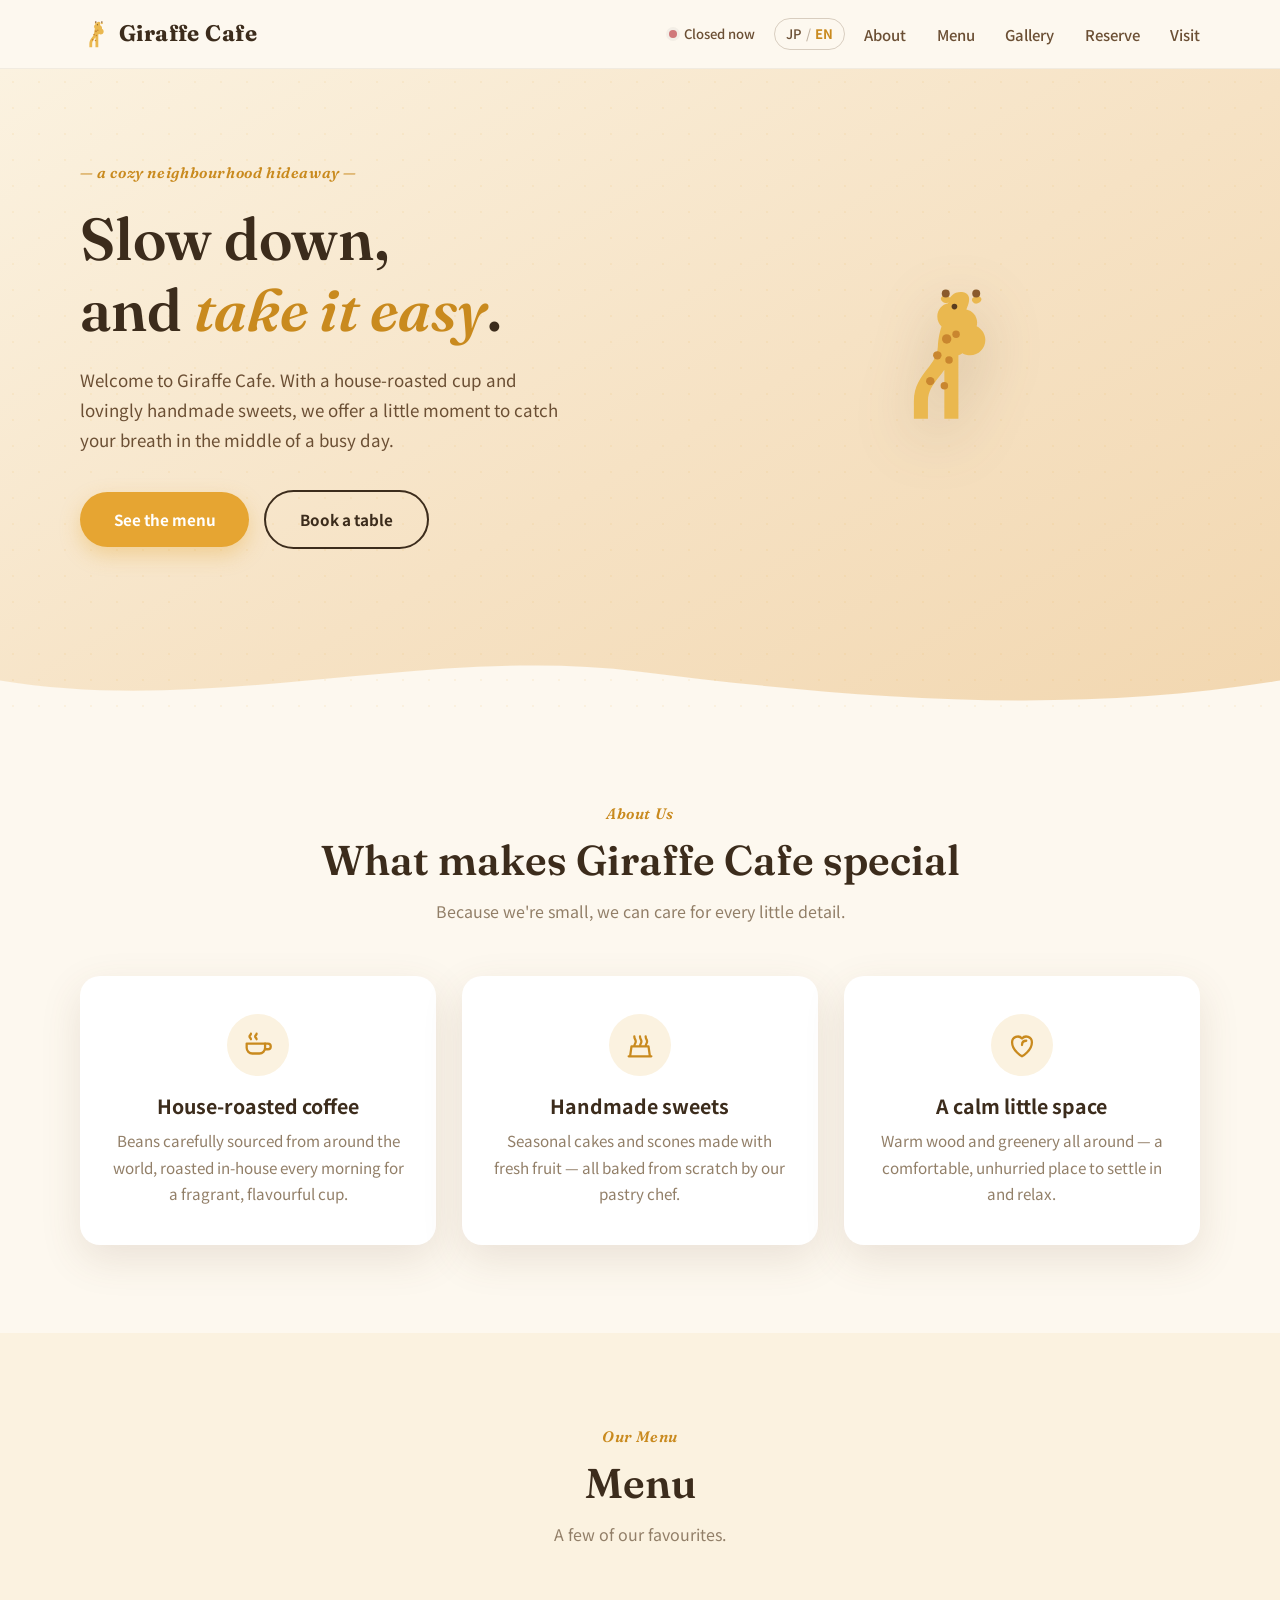
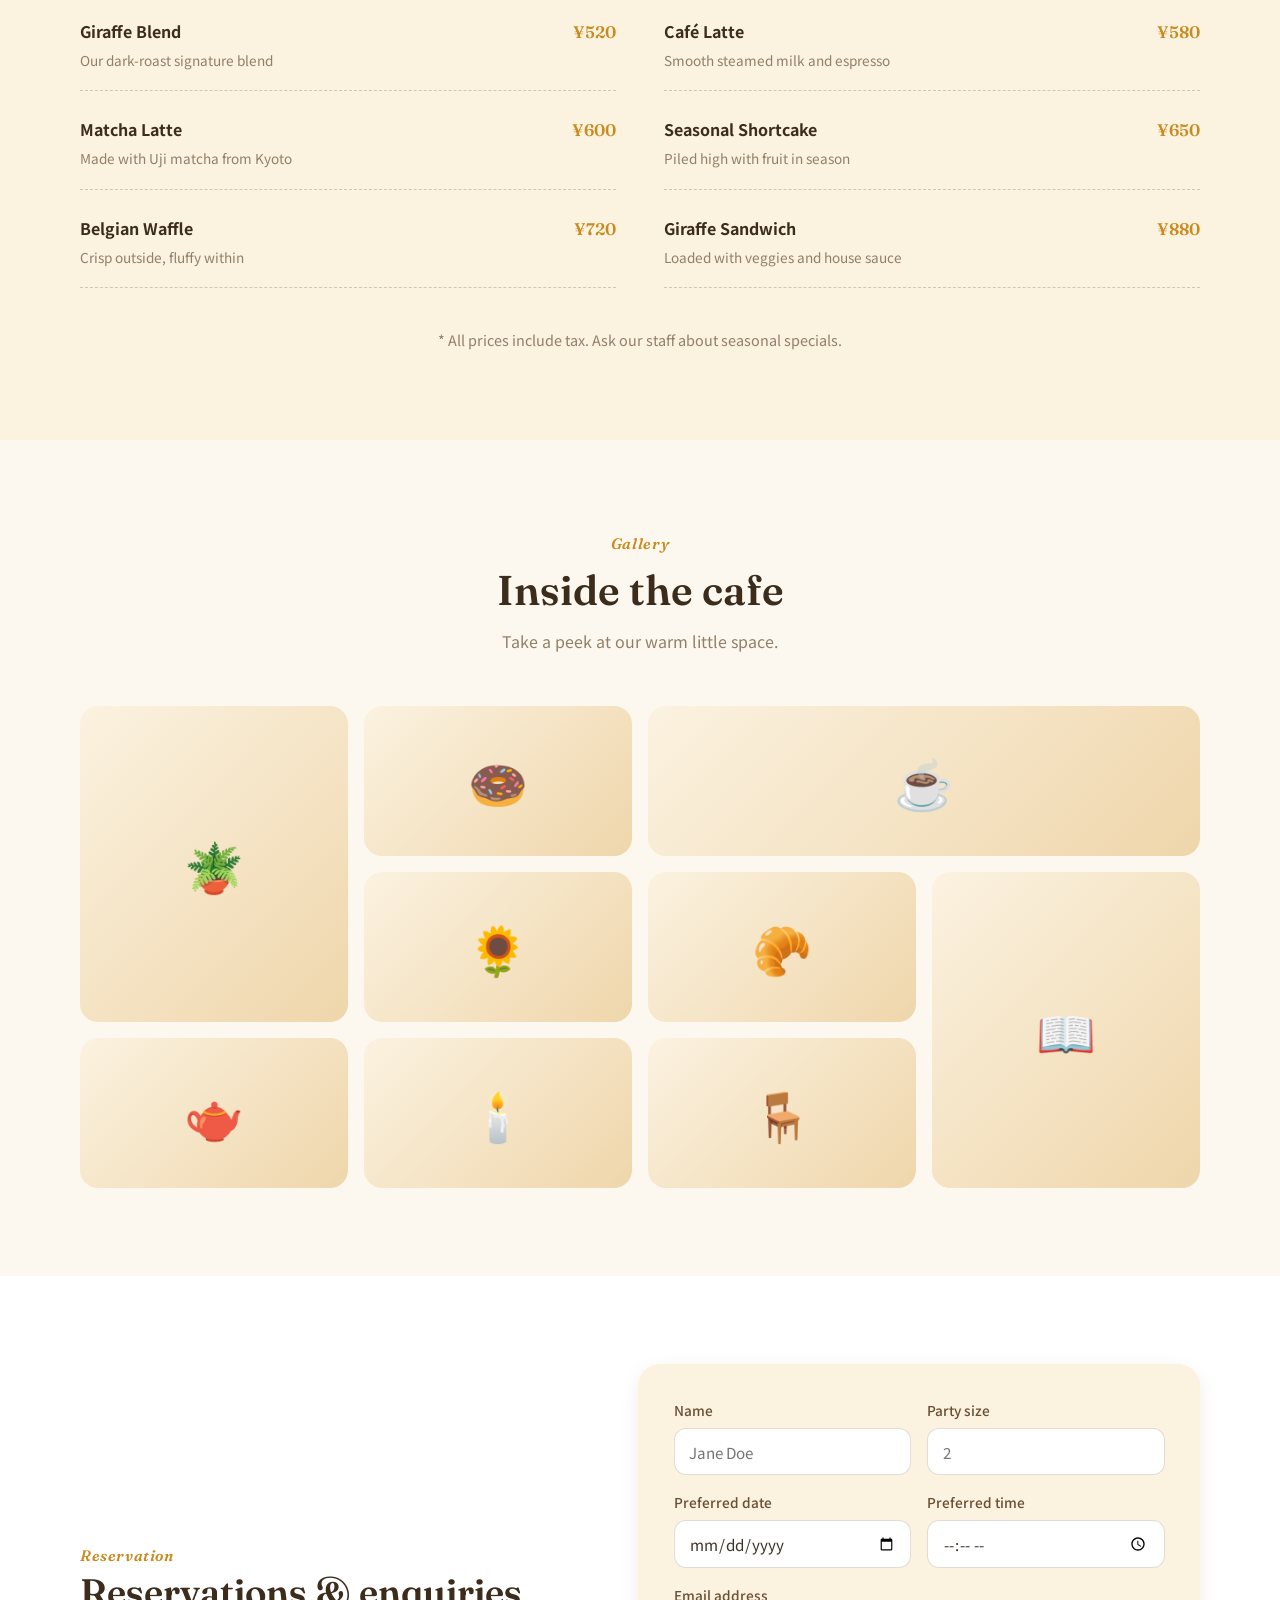
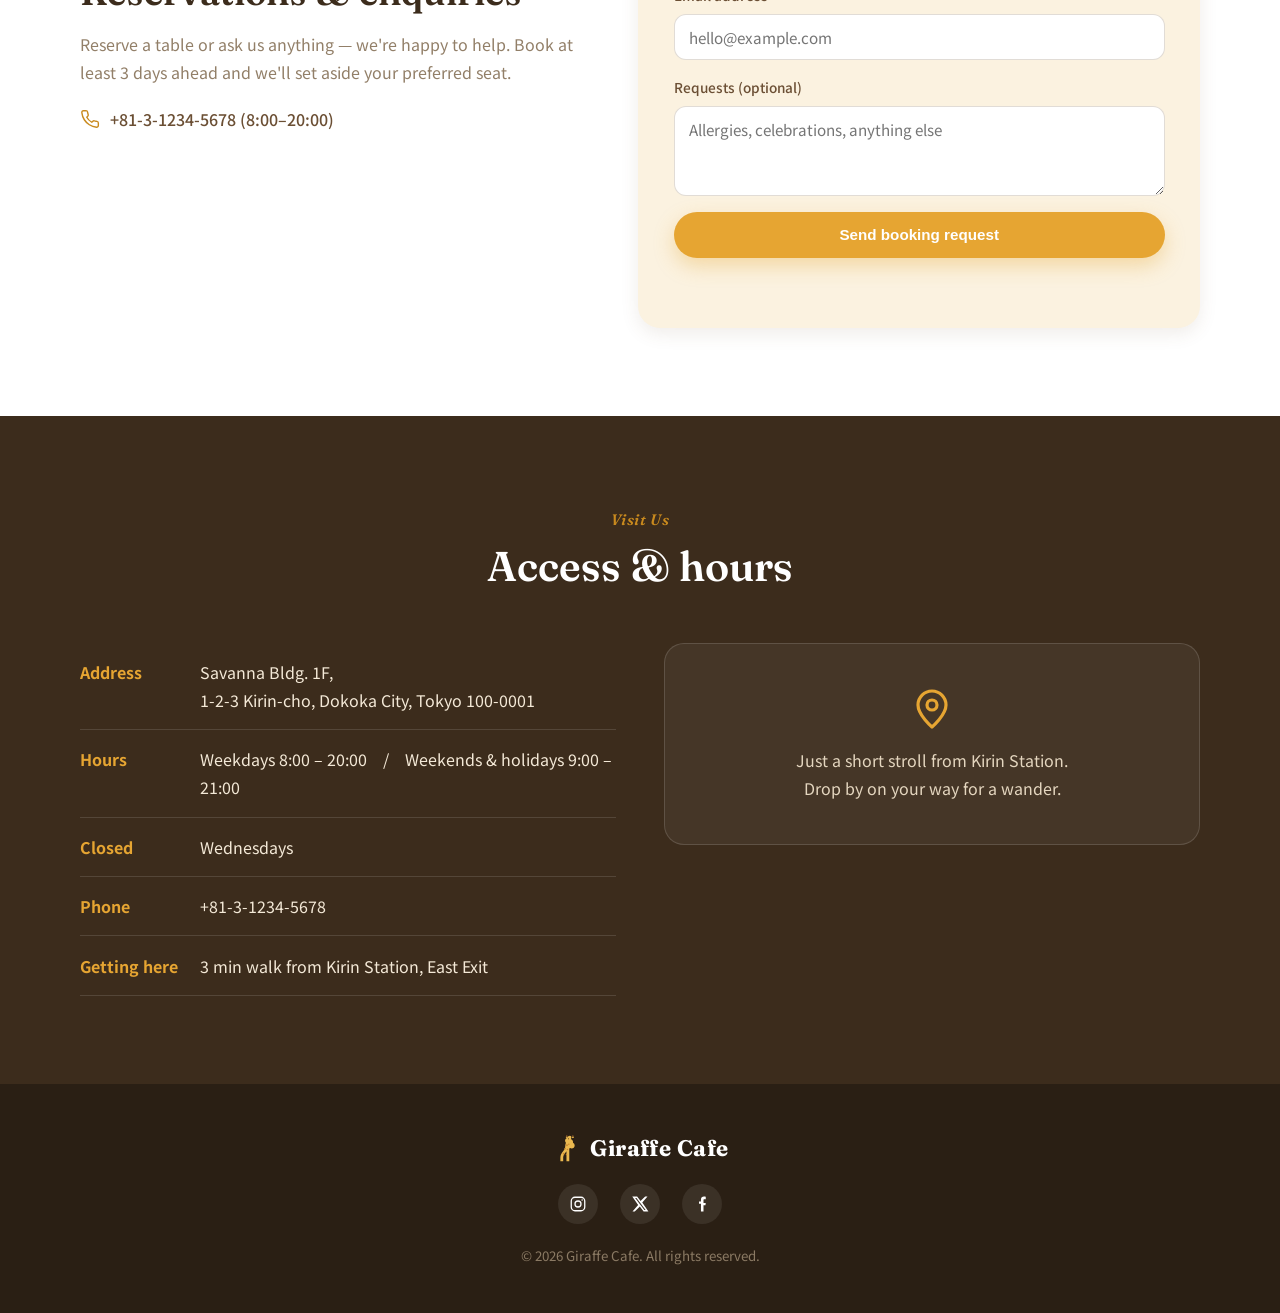
==== en.html @ 373a3c1b "Add English page with JP/EN language switcher - New en.html: full English translation of the homepag" ====
<!DOCTYPE html>
<html lang="en">
<head>
  <meta charset="UTF-8">
  <meta name="viewport" content="width=device-width, initial-scale=1.0">
  <title>Giraffe Cafe — a cozy neighbourhood coffee house</title>
  <meta name="description" content="Giraffe Cafe is a cozy little neighbourhood hideaway serving house-roasted coffee and handmade sweets. Slow down, take a deep breath, and stay a while.">

  <!-- Favicon (SVG giraffe) -->
  <link rel="icon" href="data:image/svg+xml,%3Csvg xmlns='http://www.w3.org/2000/svg' viewBox='0 0 64 64'%3E%3Cpath d='M40 6c-3 0-5 2-5.4 4.8-2.6.5-4.6 2.8-4.6 5.6 0 1.7.7 3.2 1.8 4.3-.5 1.5-1.4 4.6-1.6 8.9-.2 3.4-2 6-4.4 9.1-2.6 3.3-5.8 7.4-5.8 13.8V60h6V52.5c0-4.3 2.1-7 4.6-10.2.8-1 1.6-2 2.4-3.2V60h6V33c.6-.2 1.2-.5 1.7-.9 1 .6 2.1.9 3.3.9 3.6 0 6.5-2.9 6.5-6.5 0-2.6-1.5-4.8-3.7-5.9.1-.5.2-1 .2-1.6 0-2.8-2-5.1-4.6-5.6C45 8 43 6 40 6z' fill='%23eab84f'/%3E%3Ccircle cx='37.3' cy='12.2' r='1.2' fill='%235a3d1f'/%3E%3C/svg%3E">

  <!-- Language alternates (SEO) -->
  <link rel="alternate" hreflang="ja" href="index.html">
  <link rel="alternate" hreflang="en" href="en.html">
  <link rel="alternate" hreflang="x-default" href="index.html">

  <!-- Open Graph / Twitter -->
  <meta property="og:type" content="website">
  <meta property="og:title" content="Giraffe Cafe — a cozy neighbourhood coffee house">
  <meta property="og:description" content="House-roasted coffee and handmade sweets in a cozy little neighbourhood hideaway.">
  <meta property="og:locale" content="en_US">
  <meta name="twitter:card" content="summary_large_image">
  <meta name="theme-color" content="#e6a532">

  <!-- Structured data (local business) -->
  <script type="application/ld+json">
  {
    "@context": "https://schema.org",
    "@type": "CafeOrCoffeeShop",
    "name": "Giraffe Cafe",
    "description": "House-roasted coffee and handmade sweets in a cozy little neighbourhood hideaway.",
    "servesCuisine": ["Coffee", "Cafe", "Dessert"],
    "priceRange": "¥¥",
    "telephone": "+81-3-1234-5678",
    "address": {
      "@type": "PostalAddress",
      "postalCode": "100-0001",
      "addressRegion": "Tokyo",
      "addressLocality": "Dokoka City",
      "streetAddress": "1-2-3 Kirin-cho, Savanna Bldg. 1F",
      "addressCountry": "JP"
    },
    "openingHoursSpecification": [
      { "@type": "OpeningHoursSpecification", "dayOfWeek": ["Monday","Tuesday","Thursday","Friday"], "opens": "08:00", "closes": "20:00" },
      { "@type": "OpeningHoursSpecification", "dayOfWeek": ["Saturday","Sunday"], "opens": "09:00", "closes": "21:00" }
    ]
  }
  </script>

  <link rel="preconnect" href="https://fonts.googleapis.com">
  <link rel="preconnect" href="https://fonts.gstatic.com" crossorigin>
  <link href="https://fonts.googleapis.com/css2?family=Fraunces:ital,opsz,wght@0,9..144,400;0,9..144,600;0,9..144,700;1,9..144,500;1,9..144,600&family=Noto+Sans+JP:wght@400;500;700&display=swap" rel="stylesheet">

  <style>
    :root {
      --bg: #fdf8ef;
      --cream: #fbf2e0;
      --deep: #3c2c1c;
      --brown: #6b4f34;
      --accent: #e6a532;
      --accent-dark: #c98a1e;
      --leaf: #7c9473;
      --text: #3d3228;
      --muted: #927f68;
      --white: #ffffff;
      --shadow: 0 14px 40px rgba(107, 79, 52, 0.13);
      --shadow-sm: 0 6px 18px rgba(107, 79, 52, 0.10);
      --serif: "Fraunces", "Times New Roman", serif;
      --sans: "Noto Sans JP", -apple-system, BlinkMacSystemFont, "Segoe UI", sans-serif;
    }

    * { margin: 0; padding: 0; box-sizing: border-box; }
    html { scroll-behavior: smooth; }

    body {
      font-family: var(--sans);
      color: var(--text);
      background: var(--bg);
      line-height: 1.75;
      -webkit-font-smoothing: antialiased;
      overflow-x: hidden;
    }

    h1, h2, h3 { line-height: 1.2; color: var(--deep); font-weight: 700; }
    a { color: inherit; text-decoration: none; }
    img, svg { display: block; max-width: 100%; }

    .container { width: min(1120px, 90%); margin: 0 auto; }

    .eyebrow {
      font-family: var(--serif);
      font-style: italic;
      font-size: 0.95rem;
      letter-spacing: 0.04em;
      color: var(--accent-dark);
      font-weight: 600;
    }

    .btn {
      display: inline-block;
      background: var(--accent);
      color: #fff;
      padding: 0.9rem 2.1rem;
      border-radius: 999px;
      font-weight: 700;
      font-size: 0.95rem;
      box-shadow: 0 8px 20px rgba(230, 165, 50, 0.35);
      transition: transform 0.22s, box-shadow 0.22s, background 0.22s;
      cursor: pointer;
      border: none;
    }
    .btn:hover { background: var(--accent-dark); transform: translateY(-2px); box-shadow: 0 11px 26px rgba(201, 138, 30, 0.42); }
    .btn-outline {
      background: transparent;
      color: var(--deep);
      border: 2px solid var(--deep);
      box-shadow: none;
      margin-left: 0.7rem;
    }
    .btn-outline:hover { background: var(--deep); color: #fff; }

    /* ---------- Header ---------- */
    header {
      position: sticky; top: 0; z-index: 100;
      background: rgba(253, 248, 239, 0.9);
      backdrop-filter: blur(10px);
      border-bottom: 1px solid rgba(107, 79, 52, 0.08);
    }
    .nav { display: flex; align-items: center; justify-content: space-between; padding: 0.9rem 0; }
    .logo { display: flex; align-items: center; gap: 0.55rem; font-family: var(--serif); font-size: 1.4rem; font-weight: 700; color: var(--deep); letter-spacing: 0.02em; }
    .logo svg { width: 30px; height: 30px; }
    .nav-links { display: flex; gap: 1.9rem; list-style: none; }
    .nav-links a { font-size: 0.93rem; font-weight: 500; color: var(--brown); position: relative; transition: color 0.2s; }
    .nav-links a::after { content: ""; position: absolute; left: 0; bottom: -4px; width: 0; height: 2px; background: var(--accent); transition: width 0.25s; }
    .nav-links a:hover { color: var(--accent-dark); }
    .nav-links a:hover::after { width: 100%; }
    .nav-toggle { display: none; background: none; border: none; font-size: 1.6rem; cursor: pointer; color: var(--brown); }
    .nav-right { display: flex; align-items: center; gap: 1.2rem; }

    /* Language switch */
    .lang { display: inline-flex; align-items: center; gap: 0.15rem; font-size: 0.82rem; font-weight: 500; border: 1px solid rgba(107,79,52,0.25); border-radius: 999px; padding: 0.2rem 0.7rem; color: var(--brown); transition: border-color 0.2s, color 0.2s; }
    .lang:hover { border-color: var(--accent); color: var(--accent-dark); }
    .lang .sep { opacity: 0.4; margin: 0 0.1rem; }
    .lang .current { color: var(--accent-dark); font-weight: 700; }

    /* Open-status badge */
    .status { display: inline-flex; align-items: center; gap: 0.4rem; font-size: 0.82rem; font-weight: 500; color: var(--brown); white-space: nowrap; }
    .status .dot { width: 8px; height: 8px; border-radius: 50%; background: #bbb; box-shadow: 0 0 0 3px rgba(0,0,0,0.04); }
    .status.open .dot { background: #57a55a; animation: pulse 2s infinite; }
    .status.closed .dot { background: #d0787a; }
    @keyframes pulse { 0% { box-shadow: 0 0 0 0 rgba(87,165,90,0.5);} 70% { box-shadow: 0 0 0 6px rgba(87,165,90,0);} 100% { box-shadow: 0 0 0 0 rgba(87,165,90,0);} }

    /* Skip link */
    .skip-link { position: absolute; left: -999px; top: 0; z-index: 200; background: var(--deep); color: #fff; padding: 0.6rem 1.2rem; border-radius: 0 0 10px 0; }
    .skip-link:focus { left: 0; }

    /* Back to top */
    .to-top {
      position: fixed; right: 1.4rem; bottom: 1.4rem; z-index: 90;
      width: 46px; height: 46px; border-radius: 50%; border: none; cursor: pointer;
      background: var(--accent); color: #fff; box-shadow: 0 8px 20px rgba(230,165,50,0.4);
      display: flex; align-items: center; justify-content: center;
      opacity: 0; visibility: hidden; transform: translateY(10px);
      transition: opacity 0.3s, transform 0.3s, visibility 0.3s, background 0.2s;
    }
    .to-top.show { opacity: 1; visibility: visible; transform: none; }
    .to-top:hover { background: var(--accent-dark); }

    /* ---------- Hero ---------- */
    .hero { position: relative; background: linear-gradient(150deg, #fbf2e0 0%, #f6e2c4 55%, #f2d7b0 100%); overflow: hidden; }
    .hero::before {
      content: ""; position: absolute; inset: 0;
      background-image: radial-gradient(rgba(230,165,50,0.14) 1.4px, transparent 1.4px);
      background-size: 26px 26px; opacity: 0.6;
    }
    .hero-inner { position: relative; display: grid; grid-template-columns: 1.05fr 0.95fr; align-items: center; gap: 2rem; padding: 5.5rem 0 6rem; }
    .hero-text .eyebrow { display: inline-block; margin-bottom: 1rem; }
    .hero-text h1 { font-family: var(--serif); font-size: clamp(2.4rem, 5.4vw, 3.7rem); margin-bottom: 1.3rem; font-weight: 600; }
    .hero-text h1 em { font-style: italic; color: var(--accent-dark); }
    .hero-text p { font-size: 1.06rem; color: var(--brown); max-width: 31rem; margin-bottom: 2.2rem; }
    .hero-art { display: flex; justify-content: center; }
    .hero-art svg { width: min(360px, 80%); height: auto; filter: drop-shadow(0 18px 30px rgba(107, 79, 52, 0.22)); animation: float 6s ease-in-out infinite; }
    @keyframes float { 0%,100% { transform: translateY(0) rotate(0deg); } 50% { transform: translateY(-16px) rotate(-1.2deg); } }

    .wave { display: block; width: 100%; height: auto; margin-bottom: -6px; }

    /* ---------- Sections ---------- */
    section { padding: 5.5rem 0; }
    .section-head { text-align: center; margin-bottom: 3.2rem; }
    .section-head h2 { font-family: var(--serif); font-size: clamp(1.9rem, 4vw, 2.6rem); margin-top: 0.5rem; font-weight: 600; }
    .section-head p { color: var(--muted); margin-top: 0.7rem; }

    /* ---------- About ---------- */
    .about-grid { display: grid; grid-template-columns: repeat(3, 1fr); gap: 1.6rem; }
    .feature { background: var(--white); border-radius: 20px; padding: 2.4rem 1.9rem; text-align: center; box-shadow: var(--shadow); transition: transform 0.28s; }
    .feature:hover { transform: translateY(-7px); }
    .feature .icon { width: 62px; height: 62px; margin: 0 auto 1.1rem; border-radius: 50%; background: var(--cream); display: flex; align-items: center; justify-content: center; }
    .feature .icon svg { width: 34px; height: 34px; }
    .feature h3 { font-size: 1.22rem; margin-bottom: 0.6rem; }
    .feature p { color: var(--muted); font-size: 0.95rem; }

    /* ---------- Menu ---------- */
    .menu { background: var(--cream); position: relative; }
    .menu-grid { display: grid; grid-template-columns: repeat(2, 1fr); gap: 0.4rem 3rem; }
    .menu-item { display: flex; justify-content: space-between; align-items: baseline; gap: 1rem; padding: 1.1rem 0; border-bottom: 1px dashed rgba(107, 79, 52, 0.28); }
    .menu-item .name { font-weight: 700; color: var(--deep); }
    .menu-item .desc { font-size: 0.85rem; color: var(--muted); }
    .menu-item .price { font-family: var(--serif); font-size: 1.05rem; font-weight: 600; color: var(--accent-dark); white-space: nowrap; }
    .menu-note { text-align: center; margin-top: 2.4rem; color: var(--muted); font-size: 0.9rem; }

    /* ---------- Gallery ---------- */
    .gallery-grid { display: grid; grid-template-columns: repeat(4, 1fr); grid-auto-rows: 150px; gap: 1rem; }
    .gallery-grid figure {
      border-radius: 18px; overflow: hidden; position: relative;
      display: flex; align-items: center; justify-content: center; font-size: 3rem;
      background: linear-gradient(135deg, #fbf2e0, #efd6ab); transition: transform 0.3s;
    }
    .gallery-grid figure:hover { transform: scale(1.04); }
    .gallery-grid .tall { grid-row: span 2; }
    .gallery-grid .wide { grid-column: span 2; }

    /* ---------- Reservation ---------- */
    .reserve { background: var(--white); }
    .reserve-grid { display: grid; grid-template-columns: 1fr 1.1fr; gap: 3rem; align-items: center; }
    .reserve-copy h2 { font-family: var(--serif); font-size: clamp(1.8rem, 3.6vw, 2.3rem); font-weight: 600; margin-bottom: 1rem; }
    .reserve-copy p { color: var(--muted); margin-bottom: 1.2rem; }
    .reserve-copy .contact-line { display: flex; align-items: center; gap: 0.6rem; color: var(--brown); font-weight: 500; }
    form { display: grid; gap: 1rem; background: var(--cream); padding: 2.2rem; border-radius: 22px; box-shadow: var(--shadow-sm); }
    .field { display: grid; gap: 0.35rem; }
    .field-row { display: grid; grid-template-columns: 1fr 1fr; gap: 1rem; }
    label { font-size: 0.85rem; font-weight: 500; color: var(--brown); }
    input, textarea {
      font-family: var(--sans); font-size: 0.95rem; padding: 0.7rem 0.9rem;
      border: 1px solid rgba(107, 79, 52, 0.2); border-radius: 12px; background: var(--white); color: var(--text);
      transition: border-color 0.2s, box-shadow 0.2s;
    }
    input:focus, textarea:focus { outline: none; border-color: var(--accent); box-shadow: 0 0 0 3px rgba(230, 165, 50, 0.18); }
    .form-msg { font-size: 0.9rem; color: var(--leaf); font-weight: 500; min-height: 1.2rem; }

    /* ---------- Info ---------- */
    .info-section { background: var(--deep); color: #f4e9d7; }
    .info-section .section-head h2 { color: #fff; }
    .info-section .section-head p { color: #d9c9b2; }
    .info-grid { display: grid; grid-template-columns: 1fr 1fr; gap: 3rem; align-items: start; }
    .info-list { list-style: none; }
    .info-list li { display: flex; gap: 1rem; padding: 0.95rem 0; border-bottom: 1px solid rgba(255,255,255,0.12); }
    .info-list .label { min-width: 6.5rem; color: var(--accent); font-weight: 700; }
    .map-box { background: rgba(255,255,255,0.05); border: 1px solid rgba(255,255,255,0.14); border-radius: 20px; padding: 2.6rem; text-align: center; }
    .map-box svg { width: 48px; height: 48px; margin: 0 auto 0.8rem; }
    .map-box p { color: #e4d6bf; }

    /* ---------- Footer ---------- */
    footer { background: #2a1f14; color: #c8b599; text-align: center; padding: 2.8rem 0; }
    footer .logo { justify-content: center; color: #fff; margin-bottom: 0.9rem; }
    footer .socials { display: flex; gap: 1.4rem; justify-content: center; margin: 1rem 0; }
    footer .socials a { width: 40px; height: 40px; border-radius: 50%; background: rgba(255,255,255,0.08); display: flex; align-items: center; justify-content: center; transition: background 0.2s, transform 0.2s; }
    footer .socials a:hover { background: var(--accent); transform: translateY(-3px); }
    footer .socials svg { width: 18px; height: 18px; }
    footer small { color: #9c8a72; opacity: 0.85; }

    /* ---------- Scroll reveal ---------- */
    .reveal { opacity: 0; transform: translateY(24px); transition: opacity 0.7s ease, transform 0.7s ease; }
    .reveal.in { opacity: 1; transform: none; }
    @media (prefers-reduced-motion: reduce) {
      .reveal { opacity: 1; transform: none; transition: none; }
      .hero-art svg { animation: none; }
    }

    /* ---------- Responsive ---------- */
    @media (max-width: 860px) {
      .hero-inner { grid-template-columns: 1fr; text-align: center; padding: 3.5rem 0 4rem; }
      .hero-text p { margin-left: auto; margin-right: auto; }
      .hero-art { order: -1; margin-bottom: 1.5rem; }
      .about-grid { grid-template-columns: 1fr; }
      .menu-grid { grid-template-columns: 1fr; gap: 0; }
      .gallery-grid { grid-template-columns: repeat(2, 1fr); grid-auto-rows: 130px; }
      .gallery-grid .wide { grid-column: span 2; }
      .reserve-grid { grid-template-columns: 1fr; gap: 2rem; }
      .info-grid { grid-template-columns: 1fr; }
      .nav-links { position: absolute; top: 100%; left: 0; right: 0; flex-direction: column; background: var(--bg); padding: 1rem 5%; gap: 1rem; box-shadow: var(--shadow); display: none; }
      .nav-links.open { display: flex; }
      .nav-toggle { display: block; }
      .btn-outline { margin-left: 0; margin-top: 0.8rem; }
      .field-row { grid-template-columns: 1fr; }
    }
  </style>
</head>
<body>

  <!-- reusable giraffe glyph -->
  <svg width="0" height="0" style="position:absolute" aria-hidden="true">
    <defs>
      <symbol id="giraffe" viewBox="0 0 64 64">
        <path d="M40 6c-3 0-5 2-5.4 4.8-2.6.5-4.6 2.8-4.6 5.6 0 1.7.7 3.2 1.8 4.3-.5 1.5-1.4 4.6-1.6 8.9-.2 3.4-2 6-4.4 9.1-2.6 3.3-5.8 7.4-5.8 13.8V60h6V52.5c0-4.3 2.1-7 4.6-10.2.8-1 1.6-2 2.4-3.2V60h6V33c.6-.2 1.2-.5 1.7-.9 1 .6 2.1.9 3.3.9 3.6 0 6.5-2.9 6.5-6.5 0-2.6-1.5-4.8-3.7-5.9.1-.5.2-1 .2-1.6 0-2.8-2-5.1-4.6-5.6C45 8 43 6 40 6z" fill="#eab84f"/>
        <circle cx="37.3" cy="12.2" r="1.2" fill="#5a3d1f"/>
        <path d="M35.4 8.4c-.9-1-2.6-1.4-3.6-.3-.9 1 .5 2.3 1.6 2.6 1.2.3 2.8-1.2 2-2.3z" fill="#eab84f"/>
        <path d="M45 8.6c1-1 2.7-1.3 3.6-.2.8 1-.6 2.3-1.7 2.5-1.2.3-2.7-1.3-1.9-2.3z" fill="#eab84f"/>
        <circle cx="33.6" cy="6.6" r="1.7" fill="#8a5a2c"/>
        <circle cx="46.6" cy="6.6" r="1.7" fill="#8a5a2c"/>
        <g fill="#c9862f">
          <circle cx="34" cy="26" r="2"/>
          <circle cx="30" cy="33" r="1.8"/>
          <circle cx="35" cy="35" r="1.6"/>
          <circle cx="27" cy="44" r="1.8"/>
          <circle cx="33" cy="46" r="1.6"/>
          <circle cx="38" cy="24" r="1.6"/>
        </g>
      </symbol>
    </defs>
  </svg>

  <a href="#main" class="skip-link">Skip to content</a>

  <header>
    <div class="container nav">
      <a href="#top" class="logo"><svg><use href="#giraffe"/></svg>Giraffe Cafe</a>
      <nav class="nav-right" aria-label="Main navigation">
        <span class="status" id="status" aria-live="polite"><span class="dot"></span><span class="status-text">Checking…</span></span>
        <a class="lang" href="index.html" hreflang="ja" aria-label="日本語に切り替え">JP<span class="sep">/</span><span class="current">EN</span></a>
        <ul class="nav-links">
          <li><a href="#about">About</a></li>
          <li><a href="#menu">Menu</a></li>
          <li><a href="#gallery">Gallery</a></li>
          <li><a href="#reserve">Reserve</a></li>
          <li><a href="#info">Visit</a></li>
        </ul>
        <button class="nav-toggle" aria-label="Open menu" aria-expanded="false">☰</button>
      </nav>
    </div>
  </header>

  <main id="main">

  <!-- Hero -->
  <section class="hero" id="top" style="padding:0;">
    <div class="container hero-inner">
      <div class="hero-text reveal">
        <span class="eyebrow">— a cozy neighbourhood hideaway —</span>
        <h1>Slow down,<br>and <em>take it easy</em>.</h1>
        <p>Welcome to Giraffe Cafe. With a house-roasted cup and lovingly handmade sweets, we offer a little moment to catch your breath in the middle of a busy day.</p>
        <div>
          <a href="#menu" class="btn">See the menu</a>
          <a href="#reserve" class="btn btn-outline">Book a table</a>
        </div>
      </div>
      <div class="hero-art reveal"><svg><use href="#giraffe"/></svg></div>
    </div>
    <svg class="wave" viewBox="0 0 1440 80" preserveAspectRatio="none" aria-hidden="true">
      <path d="M0 40 C 240 80 480 0 720 30 C 960 60 1200 80 1440 40 L1440 80 L0 80 Z" fill="#fdf8ef"/>
    </svg>
  </section>

  <!-- About -->
  <section id="about">
    <div class="container">
      <div class="section-head reveal">
        <span class="eyebrow">About Us</span>
        <h2>What makes Giraffe Cafe special</h2>
        <p>Because we're small, we can care for every little detail.</p>
      </div>
      <div class="about-grid">
        <div class="feature reveal">
          <div class="icon"><svg viewBox="0 0 24 24" fill="none" stroke="#c98a1e" stroke-width="1.6" stroke-linecap="round" stroke-linejoin="round"><path d="M4 11h13v3a4 4 0 0 1-4 4H8a4 4 0 0 1-4-4v-3z"/><path d="M17 11h2a2 2 0 0 1 0 4h-2"/><path d="M7 4c0 1-1 1-1 2s1 1 1 2M11 4c0 1-1 1-1 2s1 1 1 2"/></svg></div>
          <h3>House-roasted coffee</h3>
          <p>Beans carefully sourced from around the world, roasted in-house every morning for a fragrant, flavourful cup.</p>
        </div>
        <div class="feature reveal">
          <div class="icon"><svg viewBox="0 0 24 24" fill="none" stroke="#c98a1e" stroke-width="1.6" stroke-linecap="round" stroke-linejoin="round"><path d="M4 20h16M5 20l1-7h12l1 7M8 13c0-2 1-2 1-3.5S8 8 8 6M12 13c0-2 1-2 1-3.5S12 8 12 6M16 13c0-2 1-2 1-3.5S16 8 16 6"/></svg></div>
          <h3>Handmade sweets</h3>
          <p>Seasonal cakes and scones made with fresh fruit — all baked from scratch by our pastry chef.</p>
        </div>
        <div class="feature reveal">
          <div class="icon"><svg viewBox="0 0 24 24" fill="none" stroke="#c98a1e" stroke-width="1.6" stroke-linecap="round" stroke-linejoin="round"><path d="M12 20s7-4 7-10a4 4 0 0 0-7-2.6A4 4 0 0 0 5 10c0 6 7 10 7 10z"/><path d="M12 12c0-2 1-3 3-3"/></svg></div>
          <h3>A calm little space</h3>
          <p>Warm wood and greenery all around — a comfortable, unhurried place to settle in and relax.</p>
        </div>
      </div>
    </div>
  </section>

  <!-- Menu -->
  <section id="menu" class="menu">
    <div class="container">
      <div class="section-head reveal">
        <span class="eyebrow">Our Menu</span>
        <h2>Menu</h2>
        <p>A few of our favourites.</p>
      </div>
      <div class="menu-grid reveal">
        <div class="menu-item">
          <span><span class="name">Giraffe Blend</span><br><span class="desc">Our dark-roast signature blend</span></span>
          <span class="price">¥520</span>
        </div>
        <div class="menu-item">
          <span><span class="name">Café Latte</span><br><span class="desc">Smooth steamed milk and espresso</span></span>
          <span class="price">¥580</span>
        </div>
        <div class="menu-item">
          <span><span class="name">Matcha Latte</span><br><span class="desc">Made with Uji matcha from Kyoto</span></span>
          <span class="price">¥600</span>
        </div>
        <div class="menu-item">
          <span><span class="name">Seasonal Shortcake</span><br><span class="desc">Piled high with fruit in season</span></span>
          <span class="price">¥650</span>
        </div>
        <div class="menu-item">
          <span><span class="name">Belgian Waffle</span><br><span class="desc">Crisp outside, fluffy within</span></span>
          <span class="price">¥720</span>
        </div>
        <div class="menu-item">
          <span><span class="name">Giraffe Sandwich</span><br><span class="desc">Loaded with veggies and house sauce</span></span>
          <span class="price">¥880</span>
        </div>
      </div>
      <p class="menu-note reveal">* All prices include tax. Ask our staff about seasonal specials.</p>
    </div>
  </section>

  <!-- Gallery -->
  <section id="gallery">
    <div class="container">
      <div class="section-head reveal">
        <span class="eyebrow">Gallery</span>
        <h2>Inside the cafe</h2>
        <p>Take a peek at our warm little space.</p>
      </div>
      <div class="gallery-grid reveal">
        <figure class="tall">🪴</figure>
        <figure>🍩</figure>
        <figure class="wide">☕️</figure>
        <figure>🌻</figure>
        <figure>🥐</figure>
        <figure class="tall">📖</figure>
        <figure>🫖</figure>
        <figure>🕯️</figure>
        <figure>🪑</figure>
      </div>
    </div>
  </section>

  <!-- Reservation / Contact -->
  <section id="reserve" class="reserve">
    <div class="container reserve-grid">
      <div class="reserve-copy reveal">
        <span class="eyebrow">Reservation</span>
        <h2>Reservations &amp; enquiries</h2>
        <p>Reserve a table or ask us anything — we're happy to help. Book at least 3 days ahead and we'll set aside your preferred seat.</p>
        <p class="contact-line">
          <svg width="20" height="20" viewBox="0 0 24 24" fill="none" stroke="#c98a1e" stroke-width="1.7" stroke-linecap="round" stroke-linejoin="round"><path d="M22 16.9v3a2 2 0 0 1-2.2 2 19.8 19.8 0 0 1-8.6-3 19.5 19.5 0 0 1-6-6 19.8 19.8 0 0 1-3-8.6A2 2 0 0 1 4.1 2h3a2 2 0 0 1 2 1.7c.1 1 .4 1.9.7 2.8a2 2 0 0 1-.5 2.1L8.1 9.9a16 16 0 0 0 6 6l1.3-1.3a2 2 0 0 1 2.1-.4c.9.3 1.8.6 2.8.7a2 2 0 0 1 1.7 2z"/></svg>
          +81-3-1234-5678 (8:00–20:00)
        </p>
      </div>
      <form class="reveal" id="reserveForm" novalidate>
        <div class="field-row">
          <div class="field">
            <label for="name">Name</label>
            <input type="text" id="name" name="name" placeholder="Jane Doe" required>
          </div>
          <div class="field">
            <label for="guests">Party size</label>
            <input type="number" id="guests" name="guests" min="1" max="20" placeholder="2" required>
          </div>
        </div>
        <div class="field-row">
          <div class="field">
            <label for="date">Preferred date</label>
            <input type="date" id="date" name="date" required>
          </div>
          <div class="field">
            <label for="time">Preferred time</label>
            <input type="time" id="time" name="time" required>
          </div>
        </div>
        <div class="field">
          <label for="email">Email address</label>
          <input type="email" id="email" name="email" placeholder="hello@example.com" required>
        </div>
        <div class="field">
          <label for="note">Requests (optional)</label>
          <textarea id="note" name="note" rows="3" placeholder="Allergies, celebrations, anything else"></textarea>
        </div>
        <button type="submit" class="btn">Send booking request</button>
        <p class="form-msg" id="formMsg" role="status"></p>
      </form>
    </div>
  </section>

  <!-- Info -->
  <section id="info" class="info-section">
    <div class="container">
      <div class="section-head reveal">
        <span class="eyebrow">Visit Us</span>
        <h2>Access &amp; hours</h2>
      </div>
      <div class="info-grid">
        <ul class="info-list reveal">
          <li><span class="label">Address</span><span>Savanna Bldg. 1F,<br>1-2-3 Kirin-cho, Dokoka City, Tokyo 100-0001</span></li>
          <li><span class="label">Hours</span><span>Weekdays 8:00 – 20:00　/　Weekends &amp; holidays 9:00 – 21:00</span></li>
          <li><span class="label">Closed</span><span>Wednesdays</span></li>
          <li><span class="label">Phone</span><span>+81-3-1234-5678</span></li>
          <li><span class="label">Getting here</span><span>3 min walk from Kirin Station, East Exit</span></li>
        </ul>
        <div class="map-box reveal">
          <svg viewBox="0 0 24 24" fill="none" stroke="#e6a532" stroke-width="1.6" stroke-linecap="round" stroke-linejoin="round"><path d="M12 21s-7-6-7-11a7 7 0 0 1 14 0c0 5-7 11-7 11z"/><circle cx="12" cy="10" r="2.5"/></svg>
          <p>Just a short stroll from Kirin Station.<br>Drop by on your way for a wander.</p>
        </div>
      </div>
    </div>
  </section>

  </main>

  <button class="to-top" id="toTop" aria-label="Back to top">
    <svg width="18" height="18" viewBox="0 0 24 24" fill="none" stroke="#fff" stroke-width="2.2" stroke-linecap="round" stroke-linejoin="round"><path d="M12 19V5M5 12l7-7 7 7"/></svg>
  </button>

  <footer>
    <div class="container">
      <div class="logo"><svg width="26" height="26"><use href="#giraffe"/></svg>Giraffe Cafe</div>
      <div class="socials">
        <a href="#" aria-label="Instagram"><svg viewBox="0 0 24 24" fill="none" stroke="#fff" stroke-width="1.7"><rect x="3" y="3" width="18" height="18" rx="5"/><circle cx="12" cy="12" r="4"/><circle cx="17.5" cy="6.5" r="1" fill="#fff" stroke="none"/></svg></a>
        <a href="#" aria-label="X"><svg viewBox="0 0 24 24" fill="#fff"><path d="M18.9 2H22l-7 8 8.2 12h-6.4l-5-6.6L5 22H2l7.5-8.6L1.7 2h6.5l4.5 6.1L18.9 2zm-1.1 18h1.7L7.3 4H5.5l12.3 16z"/></svg></a>
        <a href="#" aria-label="Facebook"><svg viewBox="0 0 24 24" fill="#fff"><path d="M14 8.5V6.8c0-.8.2-1.3 1.4-1.3H17V2.3C16.5 2.2 15.6 2 14.6 2 12.2 2 10.6 3.5 10.6 6.3v2.2H8v3.2h2.6V22H14v-8.3h2.6l.4-3.2H14z"/></svg></a>
      </div>
      <small>© 2026 Giraffe Cafe. All rights reserved.</small>
    </div>
  </footer>

  <script>
    // Mobile menu toggle
    const toggle = document.querySelector('.nav-toggle');
    const links = document.querySelector('.nav-links');
    toggle.addEventListener('click', () => {
      const open = links.classList.toggle('open');
      toggle.setAttribute('aria-expanded', open);
    });
    links.querySelectorAll('a').forEach(a =>
      a.addEventListener('click', () => {
        links.classList.remove('open');
        toggle.setAttribute('aria-expanded', 'false');
      })
    );

    // Real-time open/closed status
    (function () {
      const el = document.getElementById('status');
      const text = el.querySelector('.status-text');
      // Hours by weekday (0 = Sunday). Wednesday (3) is closed.
      const hours = { 0: [9, 21], 1: [8, 20], 2: [8, 20], 3: null, 4: [8, 20], 5: [8, 20], 6: [9, 21] };
      function update() {
        const now = new Date();
        const today = hours[now.getDay()];
        const h = now.getHours() + now.getMinutes() / 60;
        let open = false;
        if (today && h >= today[0] && h < today[1]) open = true;
        el.classList.toggle('open', open);
        el.classList.toggle('closed', !open);
        if (open) {
          text.textContent = `Open now · until ${today[1]}:00`;
        } else if (!today) {
          text.textContent = 'Closed today';
        } else {
          text.textContent = 'Closed now';
        }
      }
      update();
      setInterval(update, 60000);
    })();

    // Back to top
    const toTop = document.getElementById('toTop');
    window.addEventListener('scroll', () => {
      toTop.classList.toggle('show', window.scrollY > 500);
    }, { passive: true });
    toTop.addEventListener('click', () => window.scrollTo({ top: 0, behavior: 'smooth' }));

    // Scroll reveal
    const observer = new IntersectionObserver((entries) => {
      entries.forEach(entry => {
        if (entry.isIntersecting) {
          entry.target.classList.add('in');
          observer.unobserve(entry.target);
        }
      });
    }, { threshold: 0.12 });
    document.querySelectorAll('.reveal').forEach(el => observer.observe(el));

    // Reservation form (demo only — no data is actually sent)
    const form = document.getElementById('reserveForm');
    const msg = document.getElementById('formMsg');
    form.addEventListener('submit', (e) => {
      e.preventDefault();
      if (!form.checkValidity()) {
        msg.style.color = '#c0392b';
        msg.textContent = 'Please fill in the required fields.';
        form.reportValidity();
        return;
      }
      const name = document.getElementById('name').value;
      msg.style.color = '#7c9473';
      msg.textContent = `Thanks, ${name}! Your booking request has been received. We'll send a confirmation email.`;
      form.reset();
    });
  </script>

</body>
</html>
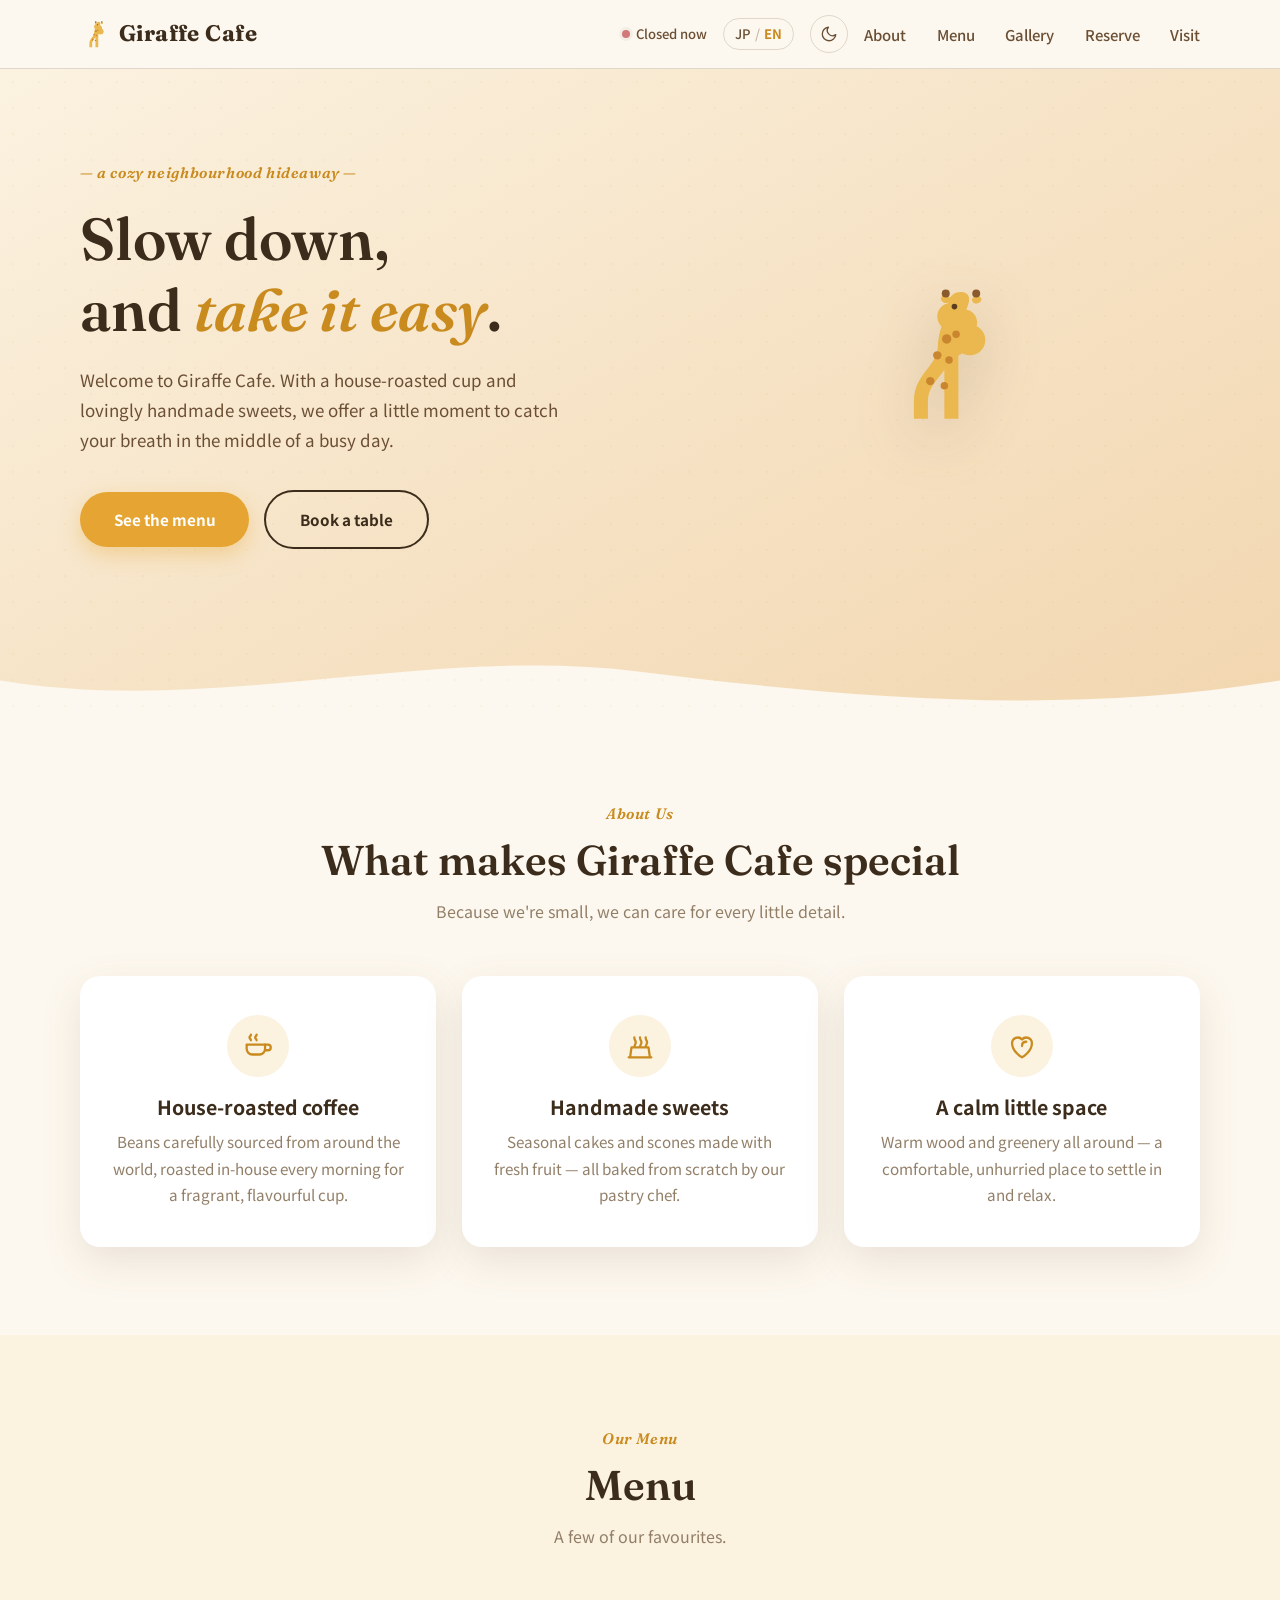
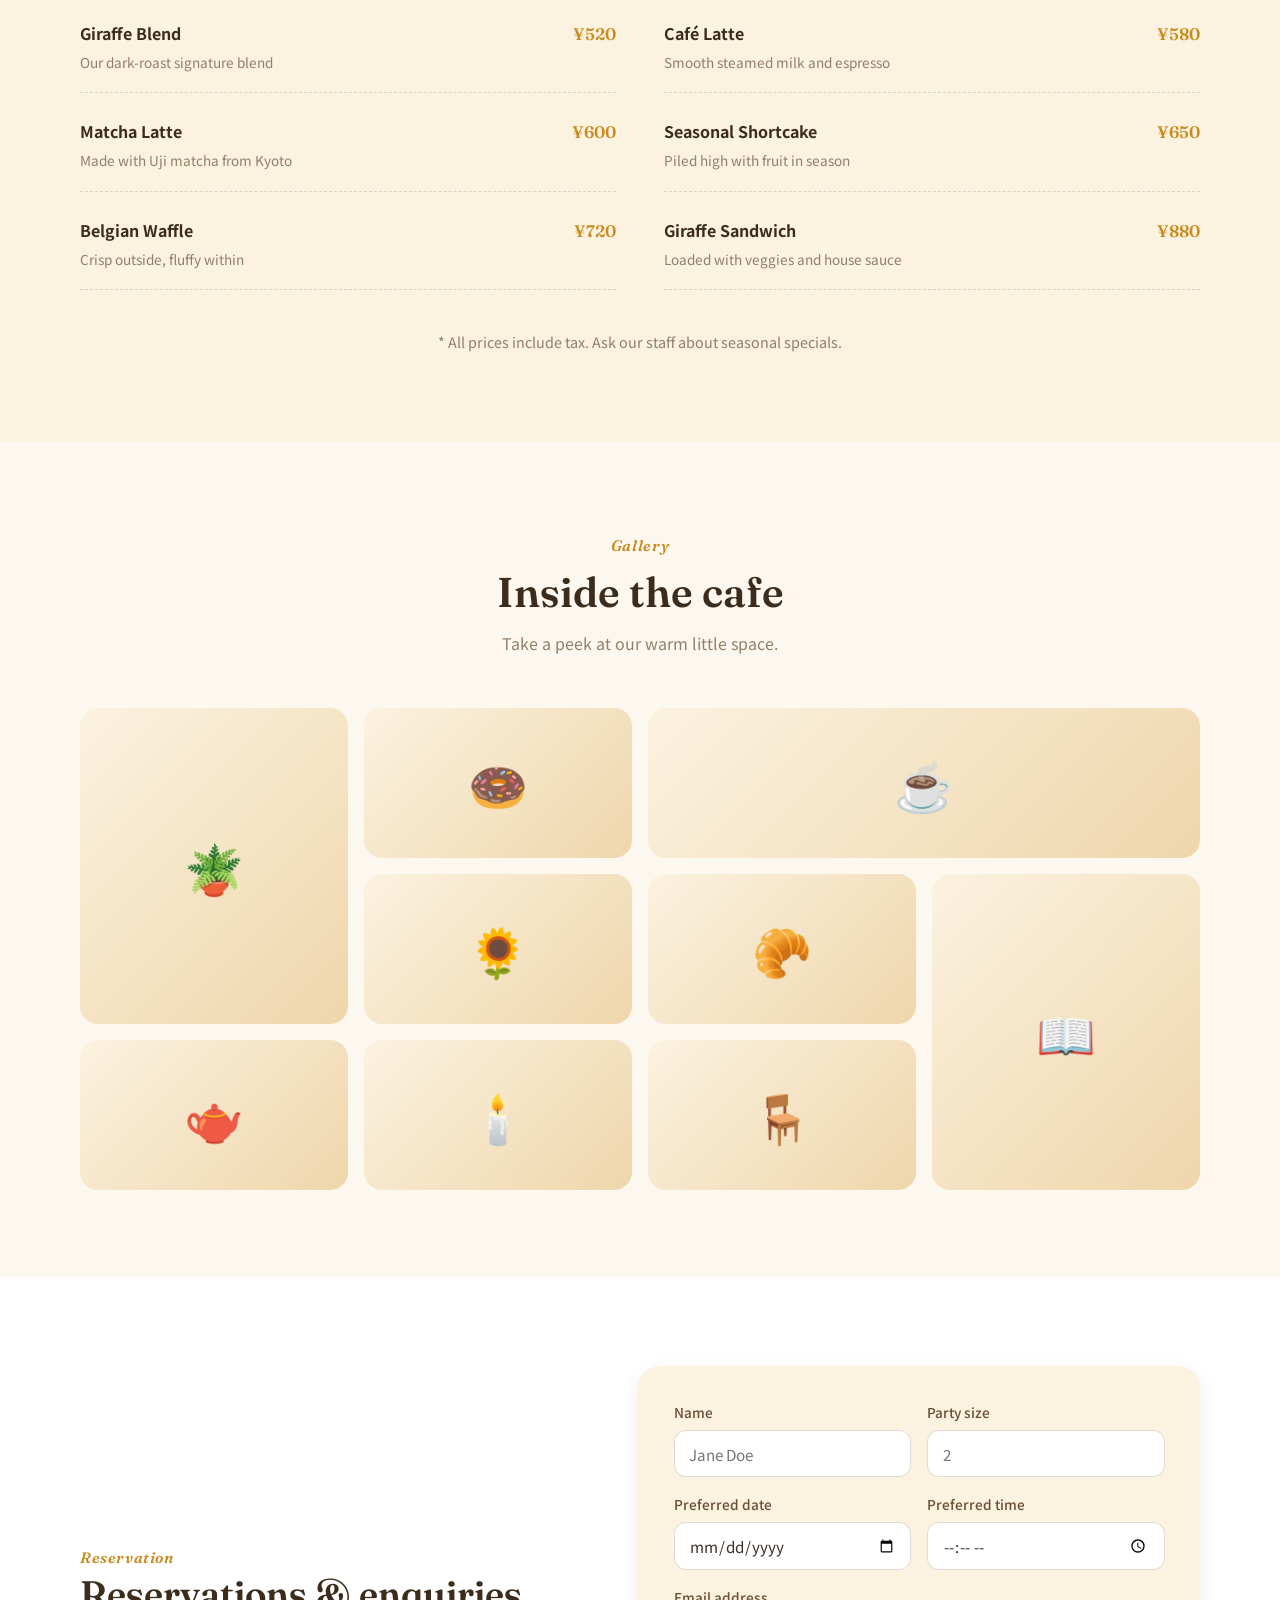
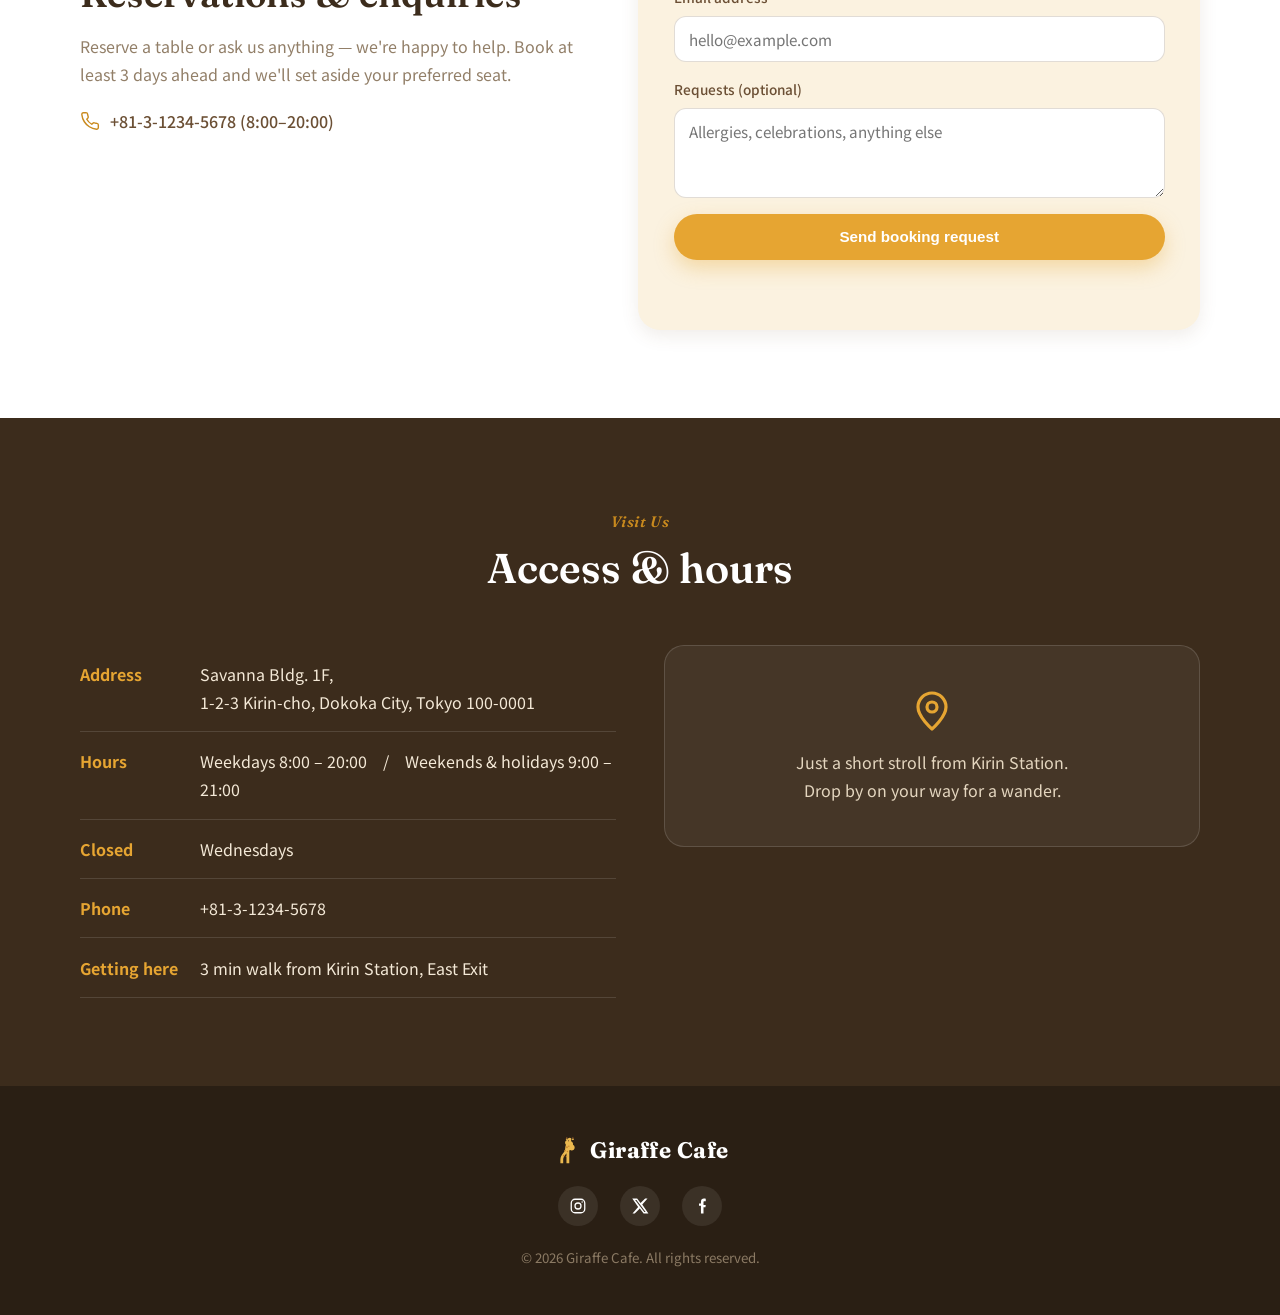
==== commit b41681bc: "Add dark mode and extract shared stylesheet - Introduce styles.css with light/dark themes via CSS va" ====
--- a/en.html
+++ b/en.html
@@ -21,6 +21,7 @@
   <meta property="og:locale" content="en_US">
   <meta name="twitter:card" content="summary_large_image">
   <meta name="theme-color" content="#e6a532">
+  <script>(function(){try{var t=localStorage.getItem('theme');if(t!=='light'&&t!=='dark')t=matchMedia('(prefers-color-scheme: dark)').matches?'dark':'light';document.documentElement.setAttribute('data-theme',t);}catch(e){}})();</script>
 
   <!-- Structured data (local business) -->
   <script type="application/ld+json">
@@ -51,239 +52,7 @@
   <link rel="preconnect" href="https://fonts.gstatic.com" crossorigin>
   <link href="https://fonts.googleapis.com/css2?family=Fraunces:ital,opsz,wght@0,9..144,400;0,9..144,600;0,9..144,700;1,9..144,500;1,9..144,600&family=Noto+Sans+JP:wght@400;500;700&display=swap" rel="stylesheet">
 
-  <style>
-    :root {
-      --bg: #fdf8ef;
-      --cream: #fbf2e0;
-      --deep: #3c2c1c;
-      --brown: #6b4f34;
-      --accent: #e6a532;
-      --accent-dark: #c98a1e;
-      --leaf: #7c9473;
-      --text: #3d3228;
-      --muted: #927f68;
-      --white: #ffffff;
-      --shadow: 0 14px 40px rgba(107, 79, 52, 0.13);
-      --shadow-sm: 0 6px 18px rgba(107, 79, 52, 0.10);
-      --serif: "Fraunces", "Times New Roman", serif;
-      --sans: "Noto Sans JP", -apple-system, BlinkMacSystemFont, "Segoe UI", sans-serif;
-    }
-
-    * { margin: 0; padding: 0; box-sizing: border-box; }
-    html { scroll-behavior: smooth; }
-
-    body {
-      font-family: var(--sans);
-      color: var(--text);
-      background: var(--bg);
-      line-height: 1.75;
-      -webkit-font-smoothing: antialiased;
-      overflow-x: hidden;
-    }
-
-    h1, h2, h3 { line-height: 1.2; color: var(--deep); font-weight: 700; }
-    a { color: inherit; text-decoration: none; }
-    img, svg { display: block; max-width: 100%; }
-
-    .container { width: min(1120px, 90%); margin: 0 auto; }
-
-    .eyebrow {
-      font-family: var(--serif);
-      font-style: italic;
-      font-size: 0.95rem;
-      letter-spacing: 0.04em;
-      color: var(--accent-dark);
-      font-weight: 600;
-    }
-
-    .btn {
-      display: inline-block;
-      background: var(--accent);
-      color: #fff;
-      padding: 0.9rem 2.1rem;
-      border-radius: 999px;
-      font-weight: 700;
-      font-size: 0.95rem;
-      box-shadow: 0 8px 20px rgba(230, 165, 50, 0.35);
-      transition: transform 0.22s, box-shadow 0.22s, background 0.22s;
-      cursor: pointer;
-      border: none;
-    }
-    .btn:hover { background: var(--accent-dark); transform: translateY(-2px); box-shadow: 0 11px 26px rgba(201, 138, 30, 0.42); }
-    .btn-outline {
-      background: transparent;
-      color: var(--deep);
-      border: 2px solid var(--deep);
-      box-shadow: none;
-      margin-left: 0.7rem;
-    }
-    .btn-outline:hover { background: var(--deep); color: #fff; }
-
-    /* ---------- Header ---------- */
-    header {
-      position: sticky; top: 0; z-index: 100;
-      background: rgba(253, 248, 239, 0.9);
-      backdrop-filter: blur(10px);
-      border-bottom: 1px solid rgba(107, 79, 52, 0.08);
-    }
-    .nav { display: flex; align-items: center; justify-content: space-between; padding: 0.9rem 0; }
-    .logo { display: flex; align-items: center; gap: 0.55rem; font-family: var(--serif); font-size: 1.4rem; font-weight: 700; color: var(--deep); letter-spacing: 0.02em; }
-    .logo svg { width: 30px; height: 30px; }
-    .nav-links { display: flex; gap: 1.9rem; list-style: none; }
-    .nav-links a { font-size: 0.93rem; font-weight: 500; color: var(--brown); position: relative; transition: color 0.2s; }
-    .nav-links a::after { content: ""; position: absolute; left: 0; bottom: -4px; width: 0; height: 2px; background: var(--accent); transition: width 0.25s; }
-    .nav-links a:hover { color: var(--accent-dark); }
-    .nav-links a:hover::after { width: 100%; }
-    .nav-toggle { display: none; background: none; border: none; font-size: 1.6rem; cursor: pointer; color: var(--brown); }
-    .nav-right { display: flex; align-items: center; gap: 1.2rem; }
-
-    /* Language switch */
-    .lang { display: inline-flex; align-items: center; gap: 0.15rem; font-size: 0.82rem; font-weight: 500; border: 1px solid rgba(107,79,52,0.25); border-radius: 999px; padding: 0.2rem 0.7rem; color: var(--brown); transition: border-color 0.2s, color 0.2s; }
-    .lang:hover { border-color: var(--accent); color: var(--accent-dark); }
-    .lang .sep { opacity: 0.4; margin: 0 0.1rem; }
-    .lang .current { color: var(--accent-dark); font-weight: 700; }
-
-    /* Open-status badge */
-    .status { display: inline-flex; align-items: center; gap: 0.4rem; font-size: 0.82rem; font-weight: 500; color: var(--brown); white-space: nowrap; }
-    .status .dot { width: 8px; height: 8px; border-radius: 50%; background: #bbb; box-shadow: 0 0 0 3px rgba(0,0,0,0.04); }
-    .status.open .dot { background: #57a55a; animation: pulse 2s infinite; }
-    .status.closed .dot { background: #d0787a; }
-    @keyframes pulse { 0% { box-shadow: 0 0 0 0 rgba(87,165,90,0.5);} 70% { box-shadow: 0 0 0 6px rgba(87,165,90,0);} 100% { box-shadow: 0 0 0 0 rgba(87,165,90,0);} }
-
-    /* Skip link */
-    .skip-link { position: absolute; left: -999px; top: 0; z-index: 200; background: var(--deep); color: #fff; padding: 0.6rem 1.2rem; border-radius: 0 0 10px 0; }
-    .skip-link:focus { left: 0; }
-
-    /* Back to top */
-    .to-top {
-      position: fixed; right: 1.4rem; bottom: 1.4rem; z-index: 90;
-      width: 46px; height: 46px; border-radius: 50%; border: none; cursor: pointer;
-      background: var(--accent); color: #fff; box-shadow: 0 8px 20px rgba(230,165,50,0.4);
-      display: flex; align-items: center; justify-content: center;
-      opacity: 0; visibility: hidden; transform: translateY(10px);
-      transition: opacity 0.3s, transform 0.3s, visibility 0.3s, background 0.2s;
-    }
-    .to-top.show { opacity: 1; visibility: visible; transform: none; }
-    .to-top:hover { background: var(--accent-dark); }
-
-    /* ---------- Hero ---------- */
-    .hero { position: relative; background: linear-gradient(150deg, #fbf2e0 0%, #f6e2c4 55%, #f2d7b0 100%); overflow: hidden; }
-    .hero::before {
-      content: ""; position: absolute; inset: 0;
-      background-image: radial-gradient(rgba(230,165,50,0.14) 1.4px, transparent 1.4px);
-      background-size: 26px 26px; opacity: 0.6;
-    }
-    .hero-inner { position: relative; display: grid; grid-template-columns: 1.05fr 0.95fr; align-items: center; gap: 2rem; padding: 5.5rem 0 6rem; }
-    .hero-text .eyebrow { display: inline-block; margin-bottom: 1rem; }
-    .hero-text h1 { font-family: var(--serif); font-size: clamp(2.4rem, 5.4vw, 3.7rem); margin-bottom: 1.3rem; font-weight: 600; }
-    .hero-text h1 em { font-style: italic; color: var(--accent-dark); }
-    .hero-text p { font-size: 1.06rem; color: var(--brown); max-width: 31rem; margin-bottom: 2.2rem; }
-    .hero-art { display: flex; justify-content: center; }
-    .hero-art svg { width: min(360px, 80%); height: auto; filter: drop-shadow(0 18px 30px rgba(107, 79, 52, 0.22)); animation: float 6s ease-in-out infinite; }
-    @keyframes float { 0%,100% { transform: translateY(0) rotate(0deg); } 50% { transform: translateY(-16px) rotate(-1.2deg); } }
-
-    .wave { display: block; width: 100%; height: auto; margin-bottom: -6px; }
-
-    /* ---------- Sections ---------- */
-    section { padding: 5.5rem 0; }
-    .section-head { text-align: center; margin-bottom: 3.2rem; }
-    .section-head h2 { font-family: var(--serif); font-size: clamp(1.9rem, 4vw, 2.6rem); margin-top: 0.5rem; font-weight: 600; }
-    .section-head p { color: var(--muted); margin-top: 0.7rem; }
-
-    /* ---------- About ---------- */
-    .about-grid { display: grid; grid-template-columns: repeat(3, 1fr); gap: 1.6rem; }
-    .feature { background: var(--white); border-radius: 20px; padding: 2.4rem 1.9rem; text-align: center; box-shadow: var(--shadow); transition: transform 0.28s; }
-    .feature:hover { transform: translateY(-7px); }
-    .feature .icon { width: 62px; height: 62px; margin: 0 auto 1.1rem; border-radius: 50%; background: var(--cream); display: flex; align-items: center; justify-content: center; }
-    .feature .icon svg { width: 34px; height: 34px; }
-    .feature h3 { font-size: 1.22rem; margin-bottom: 0.6rem; }
-    .feature p { color: var(--muted); font-size: 0.95rem; }
-
-    /* ---------- Menu ---------- */
-    .menu { background: var(--cream); position: relative; }
-    .menu-grid { display: grid; grid-template-columns: repeat(2, 1fr); gap: 0.4rem 3rem; }
-    .menu-item { display: flex; justify-content: space-between; align-items: baseline; gap: 1rem; padding: 1.1rem 0; border-bottom: 1px dashed rgba(107, 79, 52, 0.28); }
-    .menu-item .name { font-weight: 700; color: var(--deep); }
-    .menu-item .desc { font-size: 0.85rem; color: var(--muted); }
-    .menu-item .price { font-family: var(--serif); font-size: 1.05rem; font-weight: 600; color: var(--accent-dark); white-space: nowrap; }
-    .menu-note { text-align: center; margin-top: 2.4rem; color: var(--muted); font-size: 0.9rem; }
-
-    /* ---------- Gallery ---------- */
-    .gallery-grid { display: grid; grid-template-columns: repeat(4, 1fr); grid-auto-rows: 150px; gap: 1rem; }
-    .gallery-grid figure {
-      border-radius: 18px; overflow: hidden; position: relative;
-      display: flex; align-items: center; justify-content: center; font-size: 3rem;
-      background: linear-gradient(135deg, #fbf2e0, #efd6ab); transition: transform 0.3s;
-    }
-    .gallery-grid figure:hover { transform: scale(1.04); }
-    .gallery-grid .tall { grid-row: span 2; }
-    .gallery-grid .wide { grid-column: span 2; }
-
-    /* ---------- Reservation ---------- */
-    .reserve { background: var(--white); }
-    .reserve-grid { display: grid; grid-template-columns: 1fr 1.1fr; gap: 3rem; align-items: center; }
-    .reserve-copy h2 { font-family: var(--serif); font-size: clamp(1.8rem, 3.6vw, 2.3rem); font-weight: 600; margin-bottom: 1rem; }
-    .reserve-copy p { color: var(--muted); margin-bottom: 1.2rem; }
-    .reserve-copy .contact-line { display: flex; align-items: center; gap: 0.6rem; color: var(--brown); font-weight: 500; }
-    form { display: grid; gap: 1rem; background: var(--cream); padding: 2.2rem; border-radius: 22px; box-shadow: var(--shadow-sm); }
-    .field { display: grid; gap: 0.35rem; }
-    .field-row { display: grid; grid-template-columns: 1fr 1fr; gap: 1rem; }
-    label { font-size: 0.85rem; font-weight: 500; color: var(--brown); }
-    input, textarea {
-      font-family: var(--sans); font-size: 0.95rem; padding: 0.7rem 0.9rem;
-      border: 1px solid rgba(107, 79, 52, 0.2); border-radius: 12px; background: var(--white); color: var(--text);
-      transition: border-color 0.2s, box-shadow 0.2s;
-    }
-    input:focus, textarea:focus { outline: none; border-color: var(--accent); box-shadow: 0 0 0 3px rgba(230, 165, 50, 0.18); }
-    .form-msg { font-size: 0.9rem; color: var(--leaf); font-weight: 500; min-height: 1.2rem; }
-
-    /* ---------- Info ---------- */
-    .info-section { background: var(--deep); color: #f4e9d7; }
-    .info-section .section-head h2 { color: #fff; }
-    .info-section .section-head p { color: #d9c9b2; }
-    .info-grid { display: grid; grid-template-columns: 1fr 1fr; gap: 3rem; align-items: start; }
-    .info-list { list-style: none; }
-    .info-list li { display: flex; gap: 1rem; padding: 0.95rem 0; border-bottom: 1px solid rgba(255,255,255,0.12); }
-    .info-list .label { min-width: 6.5rem; color: var(--accent); font-weight: 700; }
-    .map-box { background: rgba(255,255,255,0.05); border: 1px solid rgba(255,255,255,0.14); border-radius: 20px; padding: 2.6rem; text-align: center; }
-    .map-box svg { width: 48px; height: 48px; margin: 0 auto 0.8rem; }
-    .map-box p { color: #e4d6bf; }
-
-    /* ---------- Footer ---------- */
-    footer { background: #2a1f14; color: #c8b599; text-align: center; padding: 2.8rem 0; }
-    footer .logo { justify-content: center; color: #fff; margin-bottom: 0.9rem; }
-    footer .socials { display: flex; gap: 1.4rem; justify-content: center; margin: 1rem 0; }
-    footer .socials a { width: 40px; height: 40px; border-radius: 50%; background: rgba(255,255,255,0.08); display: flex; align-items: center; justify-content: center; transition: background 0.2s, transform 0.2s; }
-    footer .socials a:hover { background: var(--accent); transform: translateY(-3px); }
-    footer .socials svg { width: 18px; height: 18px; }
-    footer small { color: #9c8a72; opacity: 0.85; }
-
-    /* ---------- Scroll reveal ---------- */
-    .reveal { opacity: 0; transform: translateY(24px); transition: opacity 0.7s ease, transform 0.7s ease; }
-    .reveal.in { opacity: 1; transform: none; }
-    @media (prefers-reduced-motion: reduce) {
-      .reveal { opacity: 1; transform: none; transition: none; }
-      .hero-art svg { animation: none; }
-    }
-
-    /* ---------- Responsive ---------- */
-    @media (max-width: 860px) {
-      .hero-inner { grid-template-columns: 1fr; text-align: center; padding: 3.5rem 0 4rem; }
-      .hero-text p { margin-left: auto; margin-right: auto; }
-      .hero-art { order: -1; margin-bottom: 1.5rem; }
-      .about-grid { grid-template-columns: 1fr; }
-      .menu-grid { grid-template-columns: 1fr; gap: 0; }
-      .gallery-grid { grid-template-columns: repeat(2, 1fr); grid-auto-rows: 130px; }
-      .gallery-grid .wide { grid-column: span 2; }
-      .reserve-grid { grid-template-columns: 1fr; gap: 2rem; }
-      .info-grid { grid-template-columns: 1fr; }
-      .nav-links { position: absolute; top: 100%; left: 0; right: 0; flex-direction: column; background: var(--bg); padding: 1rem 5%; gap: 1rem; box-shadow: var(--shadow); display: none; }
-      .nav-links.open { display: flex; }
-      .nav-toggle { display: block; }
-      .btn-outline { margin-left: 0; margin-top: 0.8rem; }
-      .field-row { grid-template-columns: 1fr; }
-    }
-  </style>
+  <link rel="stylesheet" href="styles.css">
 </head>
 <body>
 
@@ -317,6 +86,7 @@
       <nav class="nav-right" aria-label="Main navigation">
         <span class="status" id="status" aria-live="polite"><span class="dot"></span><span class="status-text">Checking…</span></span>
         <a class="lang" href="index.html" hreflang="ja" aria-label="日本語に切り替え">JP<span class="sep">/</span><span class="current">EN</span></a>
+        <button class="theme-toggle" id="themeToggle" aria-label="Toggle light/dark theme"><svg class="moon" viewBox="0 0 24 24" fill="none" stroke="currentColor" stroke-width="1.8" stroke-linecap="round" stroke-linejoin="round"><path d="M21 12.8A9 9 0 1 1 11.2 3a7 7 0 0 0 9.8 9.8z"/></svg><svg class="sun" viewBox="0 0 24 24" fill="none" stroke="currentColor" stroke-width="1.8" stroke-linecap="round" stroke-linejoin="round"><circle cx="12" cy="12" r="4"/><path d="M12 2v2M12 20v2M2 12h2M20 12h2M4.9 4.9l1.4 1.4M17.7 17.7l1.4 1.4M19.1 4.9l-1.4 1.4M6.3 17.7l-1.4 1.4"/></svg></button>
         <ul class="nav-links">
           <li><a href="#about">About</a></li>
           <li><a href="#menu">Menu</a></li>
@@ -574,6 +344,18 @@
     }, { passive: true });
     toTop.addEventListener('click', () => window.scrollTo({ top: 0, behavior: 'smooth' }));
 
+    // Theme toggle
+    const themeBtn = document.getElementById('themeToggle');
+    function currentTheme() {
+      return document.documentElement.getAttribute('data-theme')
+        || (matchMedia('(prefers-color-scheme: dark)').matches ? 'dark' : 'light');
+    }
+    themeBtn.addEventListener('click', () => {
+      const next = currentTheme() === 'dark' ? 'light' : 'dark';
+      document.documentElement.setAttribute('data-theme', next);
+      try { localStorage.setItem('theme', next); } catch (e) {}
+    });
+
     // Scroll reveal
     const observer = new IntersectionObserver((entries) => {
       entries.forEach(entry => {
--- a/styles.css
+++ b/styles.css
@@ -0,0 +1,305 @@
+/* ==========================================================================
+   Giraffe Cafe — shared styles (light / dark)
+   ========================================================================== */
+
+:root {
+  /* Brand */
+  --accent: #e6a532;
+  --accent-dark: #c98a1e;
+  --leaf: #7c9473;
+
+  /* Light theme (default) */
+  --bg: #fdf8ef;
+  --cream: #fbf2e0;
+  --white: #ffffff;
+  --deep: #3c2c1c;          /* headings / logo / outline */
+  --panel: #3c2c1c;         /* dark info panel */
+  --brown: #6b4f34;
+  --text: #3d3228;
+  --muted: #927f68;
+
+  --hero-grad: linear-gradient(150deg, #fbf2e0 0%, #f6e2c4 55%, #f2d7b0 100%);
+  --tile: linear-gradient(135deg, #fbf2e0, #efd6ab);
+  --header-bg: rgba(253, 248, 239, 0.85);
+  --line: rgba(107, 79, 52, 0.2);
+  --card-border: transparent;
+  --shadow: 0 14px 40px rgba(107, 79, 52, 0.13);
+  --shadow-sm: 0 6px 18px rgba(107, 79, 52, 0.10);
+
+  --serif: "Fraunces", "Times New Roman", serif;
+  --sans: "Noto Sans JP", -apple-system, BlinkMacSystemFont, "Segoe UI", sans-serif;
+}
+
+/* Dark theme values (shared) */
+:root[data-theme="dark"] {
+  --bg: #191410;
+  --cream: #221b14;
+  --white: #241d15;
+  --deep: #f2e7d5;
+  --panel: #221b14;
+  --brown: #c9b69c;
+  --text: #e7dbc9;
+  --muted: #9d8b76;
+
+  --hero-grad: linear-gradient(150deg, #2b2016 0%, #221a11 55%, #1c150e 100%);
+  --tile: linear-gradient(135deg, #2c2318, #3a2d1c);
+  --header-bg: rgba(25, 20, 16, 0.85);
+  --line: rgba(255, 255, 255, 0.13);
+  --card-border: rgba(255, 255, 255, 0.07);
+  --shadow: 0 14px 40px rgba(0, 0, 0, 0.45);
+  --shadow-sm: 0 6px 18px rgba(0, 0, 0, 0.40);
+}
+
+/* No-JS fallback: follow the OS preference when no explicit theme is set */
+@media (prefers-color-scheme: dark) {
+  :root:not([data-theme]) {
+    --bg: #191410;
+    --cream: #221b14;
+    --white: #241d15;
+    --deep: #f2e7d5;
+    --panel: #221b14;
+    --brown: #c9b69c;
+    --text: #e7dbc9;
+    --muted: #9d8b76;
+    --hero-grad: linear-gradient(150deg, #2b2016 0%, #221a11 55%, #1c150e 100%);
+    --tile: linear-gradient(135deg, #2c2318, #3a2d1c);
+    --header-bg: rgba(25, 20, 16, 0.85);
+    --line: rgba(255, 255, 255, 0.13);
+    --card-border: rgba(255, 255, 255, 0.07);
+    --shadow: 0 14px 40px rgba(0, 0, 0, 0.45);
+    --shadow-sm: 0 6px 18px rgba(0, 0, 0, 0.40);
+  }
+}
+
+* { margin: 0; padding: 0; box-sizing: border-box; }
+html { scroll-behavior: smooth; }
+
+body {
+  font-family: var(--sans);
+  color: var(--text);
+  background: var(--bg);
+  line-height: 1.75;
+  -webkit-font-smoothing: antialiased;
+  overflow-x: hidden;
+  transition: background 0.3s, color 0.3s;
+}
+
+h1, h2, h3 { line-height: 1.2; color: var(--deep); font-weight: 700; }
+a { color: inherit; text-decoration: none; }
+img, svg { display: block; max-width: 100%; }
+
+.container { width: min(1120px, 90%); margin: 0 auto; }
+
+.eyebrow {
+  font-family: var(--serif);
+  font-style: italic;
+  font-size: 0.95rem;
+  letter-spacing: 0.04em;
+  color: var(--accent-dark);
+  font-weight: 600;
+}
+
+.btn {
+  display: inline-block;
+  background: var(--accent);
+  color: #fff;
+  padding: 0.9rem 2.1rem;
+  border-radius: 999px;
+  font-weight: 700;
+  font-size: 0.95rem;
+  box-shadow: 0 8px 20px rgba(230, 165, 50, 0.35);
+  transition: transform 0.22s, box-shadow 0.22s, background 0.22s;
+  cursor: pointer;
+  border: none;
+}
+.btn:hover { background: var(--accent-dark); transform: translateY(-2px); box-shadow: 0 11px 26px rgba(201, 138, 30, 0.42); }
+.btn-outline {
+  background: transparent;
+  color: var(--deep);
+  border: 2px solid var(--deep);
+  box-shadow: none;
+  margin-left: 0.7rem;
+}
+.btn-outline:hover { background: var(--deep); color: var(--bg); }
+
+/* ---------- Header ---------- */
+header {
+  position: sticky; top: 0; z-index: 100;
+  background: var(--header-bg);
+  backdrop-filter: blur(10px);
+  border-bottom: 1px solid var(--line);
+}
+.nav { display: flex; align-items: center; justify-content: space-between; padding: 0.9rem 0; }
+.logo { display: flex; align-items: center; gap: 0.55rem; font-family: var(--serif); font-size: 1.4rem; font-weight: 700; color: var(--deep); letter-spacing: 0.02em; }
+.logo svg { width: 30px; height: 30px; }
+.nav-links { display: flex; gap: 1.9rem; list-style: none; }
+.nav-links a { font-size: 0.93rem; font-weight: 500; color: var(--brown); position: relative; transition: color 0.2s; }
+.nav-links a::after { content: ""; position: absolute; left: 0; bottom: -4px; width: 0; height: 2px; background: var(--accent); transition: width 0.25s; }
+.nav-links a:hover { color: var(--accent-dark); }
+.nav-links a:hover::after { width: 100%; }
+.nav-toggle { display: none; background: none; border: none; font-size: 1.6rem; cursor: pointer; color: var(--brown); }
+.nav-right { display: flex; align-items: center; gap: 1rem; }
+
+/* Language switch */
+.lang { display: inline-flex; align-items: center; gap: 0.15rem; font-size: 0.82rem; font-weight: 500; border: 1px solid var(--line); border-radius: 999px; padding: 0.2rem 0.7rem; color: var(--brown); transition: border-color 0.2s, color 0.2s; }
+.lang:hover { border-color: var(--accent); color: var(--accent-dark); }
+.lang .sep { opacity: 0.4; margin: 0 0.1rem; }
+.lang .current { color: var(--accent-dark); font-weight: 700; }
+
+/* Theme toggle */
+.theme-toggle { width: 38px; height: 38px; border-radius: 50%; border: 1px solid var(--line); background: transparent; color: var(--brown); cursor: pointer; display: flex; align-items: center; justify-content: center; transition: border-color 0.2s, color 0.2s; }
+.theme-toggle:hover { border-color: var(--accent); color: var(--accent-dark); }
+.theme-toggle svg { width: 18px; height: 18px; }
+.theme-toggle .sun { display: none; }
+:root[data-theme="dark"] .theme-toggle .sun { display: block; }
+:root[data-theme="dark"] .theme-toggle .moon { display: none; }
+@media (prefers-color-scheme: dark) {
+  :root:not([data-theme]) .theme-toggle .sun { display: block; }
+  :root:not([data-theme]) .theme-toggle .moon { display: none; }
+}
+
+/* Open-status badge */
+.status { display: inline-flex; align-items: center; gap: 0.4rem; font-size: 0.82rem; font-weight: 500; color: var(--brown); white-space: nowrap; }
+.status .dot { width: 8px; height: 8px; border-radius: 50%; background: #bbb; box-shadow: 0 0 0 3px rgba(0,0,0,0.04); }
+.status.open .dot { background: #57a55a; animation: pulse 2s infinite; }
+.status.closed .dot { background: #d0787a; }
+@keyframes pulse { 0% { box-shadow: 0 0 0 0 rgba(87,165,90,0.5);} 70% { box-shadow: 0 0 0 6px rgba(87,165,90,0);} 100% { box-shadow: 0 0 0 0 rgba(87,165,90,0);} }
+
+/* Skip link */
+.skip-link { position: absolute; left: -999px; top: 0; z-index: 200; background: var(--deep); color: var(--bg); padding: 0.6rem 1.2rem; border-radius: 0 0 10px 0; }
+.skip-link:focus { left: 0; }
+
+/* Back to top */
+.to-top {
+  position: fixed; right: 1.4rem; bottom: 1.4rem; z-index: 90;
+  width: 46px; height: 46px; border-radius: 50%; border: none; cursor: pointer;
+  background: var(--accent); color: #fff; box-shadow: 0 8px 20px rgba(230,165,50,0.4);
+  display: flex; align-items: center; justify-content: center;
+  opacity: 0; visibility: hidden; transform: translateY(10px);
+  transition: opacity 0.3s, transform 0.3s, visibility 0.3s, background 0.2s;
+}
+.to-top.show { opacity: 1; visibility: visible; transform: none; }
+.to-top:hover { background: var(--accent-dark); }
+
+/* ---------- Hero ---------- */
+.hero { position: relative; background: var(--hero-grad); overflow: hidden; }
+.hero::before {
+  content: ""; position: absolute; inset: 0;
+  background-image: radial-gradient(rgba(230,165,50,0.14) 1.4px, transparent 1.4px);
+  background-size: 26px 26px; opacity: 0.6;
+}
+.hero-inner { position: relative; display: grid; grid-template-columns: 1.05fr 0.95fr; align-items: center; gap: 2rem; padding: 5.5rem 0 6rem; }
+.hero-text .eyebrow { display: inline-block; margin-bottom: 1rem; }
+.hero-text h1 { font-family: var(--serif); font-size: clamp(2.4rem, 5.4vw, 3.7rem); margin-bottom: 1.3rem; font-weight: 600; }
+.hero-text h1 em { font-style: italic; color: var(--accent-dark); }
+.hero-text p { font-size: 1.06rem; color: var(--brown); max-width: 31rem; margin-bottom: 2.2rem; }
+.hero-art { display: flex; justify-content: center; }
+.hero-art svg { width: min(360px, 80%); height: auto; filter: drop-shadow(0 18px 30px rgba(107, 79, 52, 0.22)); animation: float 6s ease-in-out infinite; }
+@keyframes float { 0%,100% { transform: translateY(0) rotate(0deg); } 50% { transform: translateY(-16px) rotate(-1.2deg); } }
+
+.wave { display: block; width: 100%; height: auto; margin-bottom: -6px; }
+.wave path { fill: var(--bg); }
+
+/* ---------- Sections ---------- */
+section { padding: 5.5rem 0; }
+.section-head { text-align: center; margin-bottom: 3.2rem; }
+.section-head h2 { font-family: var(--serif); font-size: clamp(1.9rem, 4vw, 2.6rem); margin-top: 0.5rem; font-weight: 600; }
+.section-head p { color: var(--muted); margin-top: 0.7rem; }
+
+/* ---------- About ---------- */
+.about-grid { display: grid; grid-template-columns: repeat(3, 1fr); gap: 1.6rem; }
+.feature { background: var(--white); border: 1px solid var(--card-border); border-radius: 20px; padding: 2.4rem 1.9rem; text-align: center; box-shadow: var(--shadow); transition: transform 0.28s; }
+.feature:hover { transform: translateY(-7px); }
+.feature .icon { width: 62px; height: 62px; margin: 0 auto 1.1rem; border-radius: 50%; background: var(--cream); display: flex; align-items: center; justify-content: center; }
+.feature .icon svg { width: 34px; height: 34px; }
+.feature h3 { font-size: 1.22rem; margin-bottom: 0.6rem; }
+.feature p { color: var(--muted); font-size: 0.95rem; }
+
+/* ---------- Menu ---------- */
+.menu { background: var(--cream); position: relative; }
+.menu-grid { display: grid; grid-template-columns: repeat(2, 1fr); gap: 0.4rem 3rem; }
+.menu-item { display: flex; justify-content: space-between; align-items: baseline; gap: 1rem; padding: 1.1rem 0; border-bottom: 1px dashed var(--line); }
+.menu-item .name { font-weight: 700; color: var(--deep); }
+.menu-item .desc { font-size: 0.85rem; color: var(--muted); }
+.menu-item .price { font-family: var(--serif); font-size: 1.05rem; font-weight: 600; color: var(--accent-dark); white-space: nowrap; }
+.menu-note { text-align: center; margin-top: 2.4rem; color: var(--muted); font-size: 0.9rem; }
+
+/* ---------- Gallery ---------- */
+.gallery-grid { display: grid; grid-template-columns: repeat(4, 1fr); grid-auto-rows: 150px; gap: 1rem; }
+.gallery-grid figure {
+  border-radius: 18px; overflow: hidden; position: relative;
+  display: flex; align-items: center; justify-content: center; font-size: 3rem;
+  background: var(--tile); transition: transform 0.3s;
+}
+.gallery-grid figure:hover { transform: scale(1.04); }
+.gallery-grid .tall { grid-row: span 2; }
+.gallery-grid .wide { grid-column: span 2; }
+
+/* ---------- Reservation ---------- */
+.reserve { background: var(--white); }
+.reserve-grid { display: grid; grid-template-columns: 1fr 1.1fr; gap: 3rem; align-items: center; }
+.reserve-copy h2 { font-family: var(--serif); font-size: clamp(1.8rem, 3.6vw, 2.3rem); font-weight: 600; margin-bottom: 1rem; }
+.reserve-copy p { color: var(--muted); margin-bottom: 1.2rem; }
+.reserve-copy .contact-line { display: flex; align-items: center; gap: 0.6rem; color: var(--brown); font-weight: 500; }
+form { display: grid; gap: 1rem; background: var(--cream); padding: 2.2rem; border-radius: 22px; box-shadow: var(--shadow-sm); }
+.field { display: grid; gap: 0.35rem; }
+.field-row { display: grid; grid-template-columns: 1fr 1fr; gap: 1rem; }
+label { font-size: 0.85rem; font-weight: 500; color: var(--brown); }
+input, textarea {
+  font-family: var(--sans); font-size: 0.95rem; padding: 0.7rem 0.9rem;
+  border: 1px solid var(--line); border-radius: 12px; background: var(--white); color: var(--text);
+  transition: border-color 0.2s, box-shadow 0.2s;
+}
+input:focus, textarea:focus { outline: none; border-color: var(--accent); box-shadow: 0 0 0 3px rgba(230, 165, 50, 0.18); }
+.form-msg { font-size: 0.9rem; color: var(--leaf); font-weight: 500; min-height: 1.2rem; }
+
+/* ---------- Info ---------- */
+.info-section { background: var(--panel); color: #f4e9d7; }
+.info-section .section-head h2 { color: #fff; }
+.info-section .section-head p { color: #d9c9b2; }
+.info-grid { display: grid; grid-template-columns: 1fr 1fr; gap: 3rem; align-items: start; }
+.info-list { list-style: none; }
+.info-list li { display: flex; gap: 1rem; padding: 0.95rem 0; border-bottom: 1px solid rgba(255,255,255,0.12); }
+.info-list .label { min-width: 6.5rem; color: var(--accent); font-weight: 700; }
+.map-box { background: rgba(255,255,255,0.05); border: 1px solid rgba(255,255,255,0.14); border-radius: 20px; padding: 2.6rem; text-align: center; }
+.map-box svg { width: 48px; height: 48px; margin: 0 auto 0.8rem; }
+.map-box p { color: #e4d6bf; }
+
+/* ---------- Footer ---------- */
+footer { background: #2a1f14; color: #c8b599; text-align: center; padding: 2.8rem 0; }
+footer .logo { justify-content: center; color: #fff; margin-bottom: 0.9rem; }
+footer .socials { display: flex; gap: 1.4rem; justify-content: center; margin: 1rem 0; }
+footer .socials a { width: 40px; height: 40px; border-radius: 50%; background: rgba(255,255,255,0.08); display: flex; align-items: center; justify-content: center; transition: background 0.2s, transform 0.2s; }
+footer .socials a:hover { background: var(--accent); transform: translateY(-3px); }
+footer .socials svg { width: 18px; height: 18px; }
+footer small { color: #9c8a72; opacity: 0.85; }
+
+/* ---------- Scroll reveal ---------- */
+.reveal { opacity: 0; transform: translateY(24px); transition: opacity 0.7s ease, transform 0.7s ease; }
+.reveal.in { opacity: 1; transform: none; }
+@media (prefers-reduced-motion: reduce) {
+  .reveal { opacity: 1; transform: none; transition: none; }
+  .hero-art svg { animation: none; }
+}
+
+/* ---------- Responsive ---------- */
+@media (max-width: 860px) {
+  .hero-inner { grid-template-columns: 1fr; text-align: center; padding: 3.5rem 0 4rem; }
+  .hero-text p { margin-left: auto; margin-right: auto; }
+  .hero-art { order: -1; margin-bottom: 1.5rem; }
+  .about-grid { grid-template-columns: 1fr; }
+  .menu-grid { grid-template-columns: 1fr; gap: 0; }
+  .gallery-grid { grid-template-columns: repeat(2, 1fr); grid-auto-rows: 130px; }
+  .gallery-grid .wide { grid-column: span 2; }
+  .reserve-grid { grid-template-columns: 1fr; gap: 2rem; }
+  .info-grid { grid-template-columns: 1fr; }
+  .nav-links { position: absolute; top: 100%; left: 0; right: 0; flex-direction: column; background: var(--bg); padding: 1rem 5%; gap: 1rem; box-shadow: var(--shadow); display: none; }
+  .nav-links.open { display: flex; }
+  .nav-toggle { display: block; }
+  .btn-outline { margin-left: 0; margin-top: 0.8rem; }
+  .field-row { grid-template-columns: 1fr; }
+}
+@media (max-width: 420px) {
+  .status .status-text { display: none; }
+  .nav-right { gap: 0.7rem; }
+}
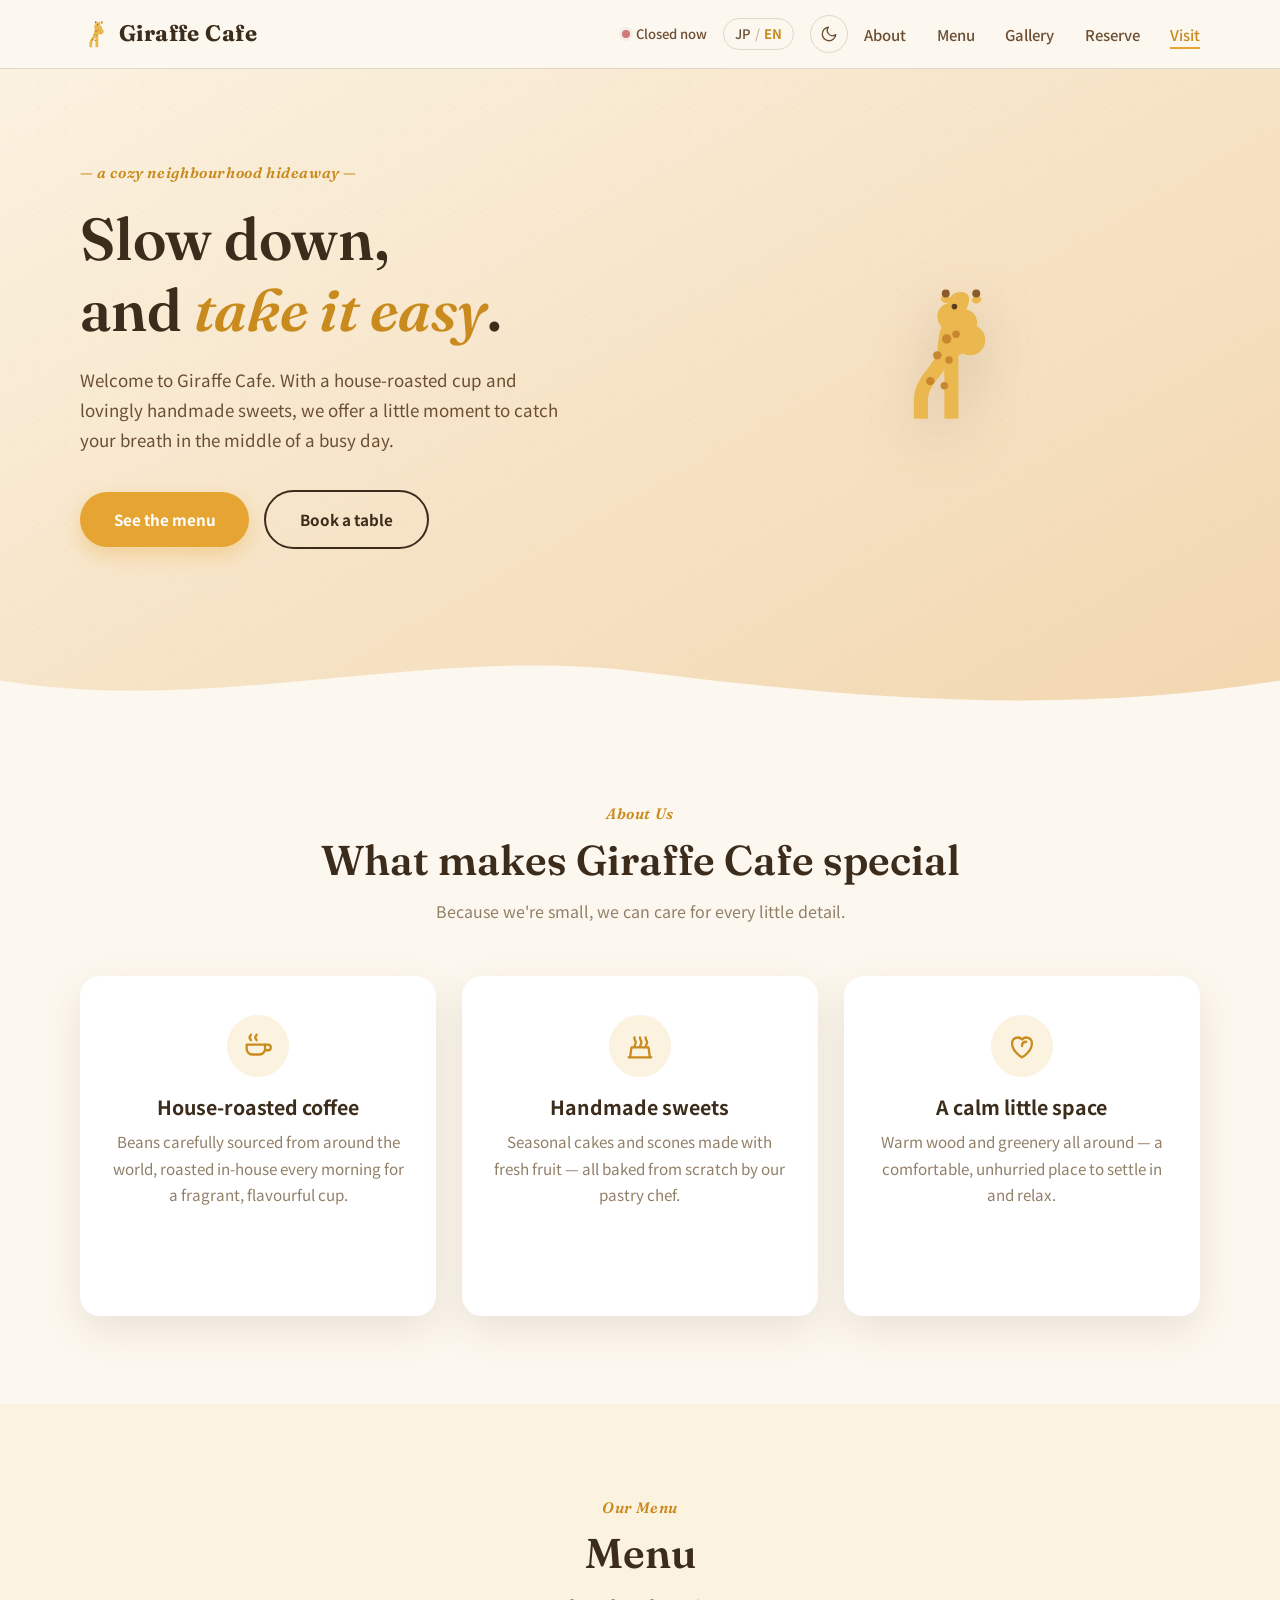
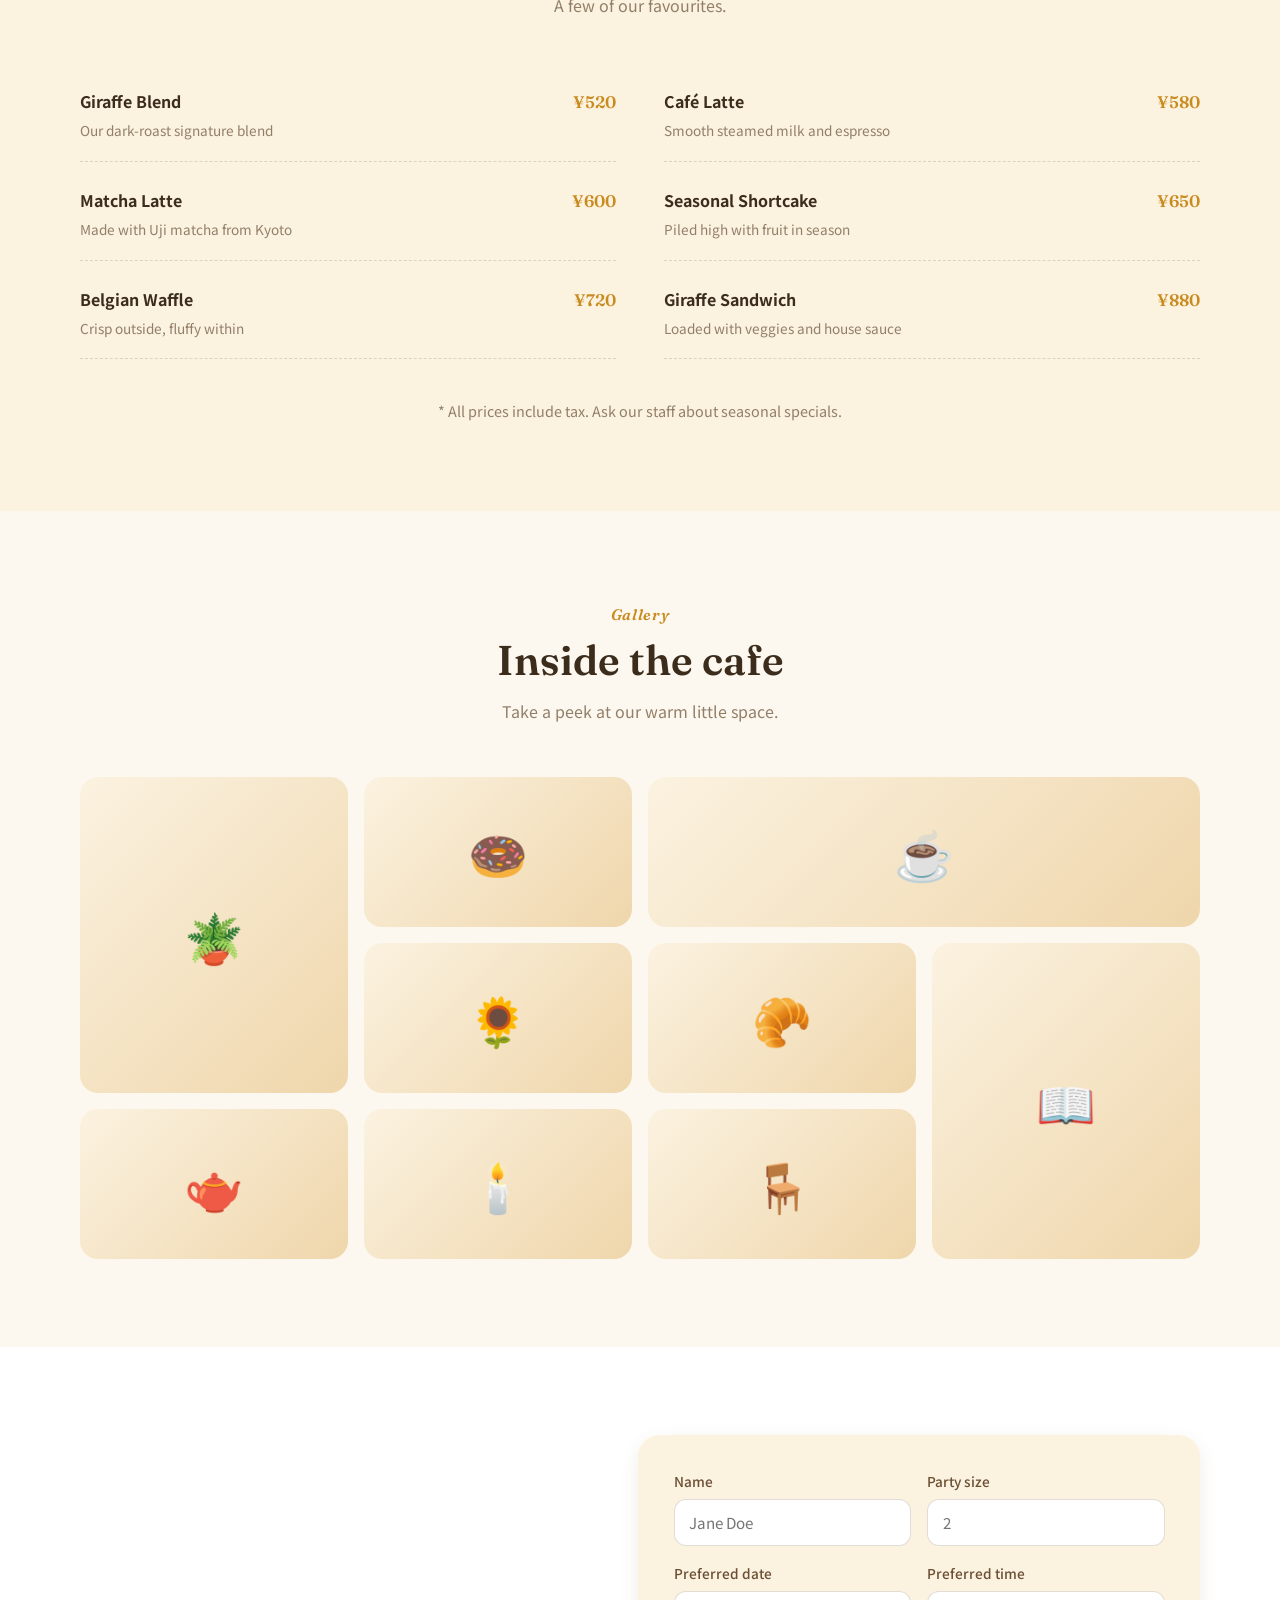
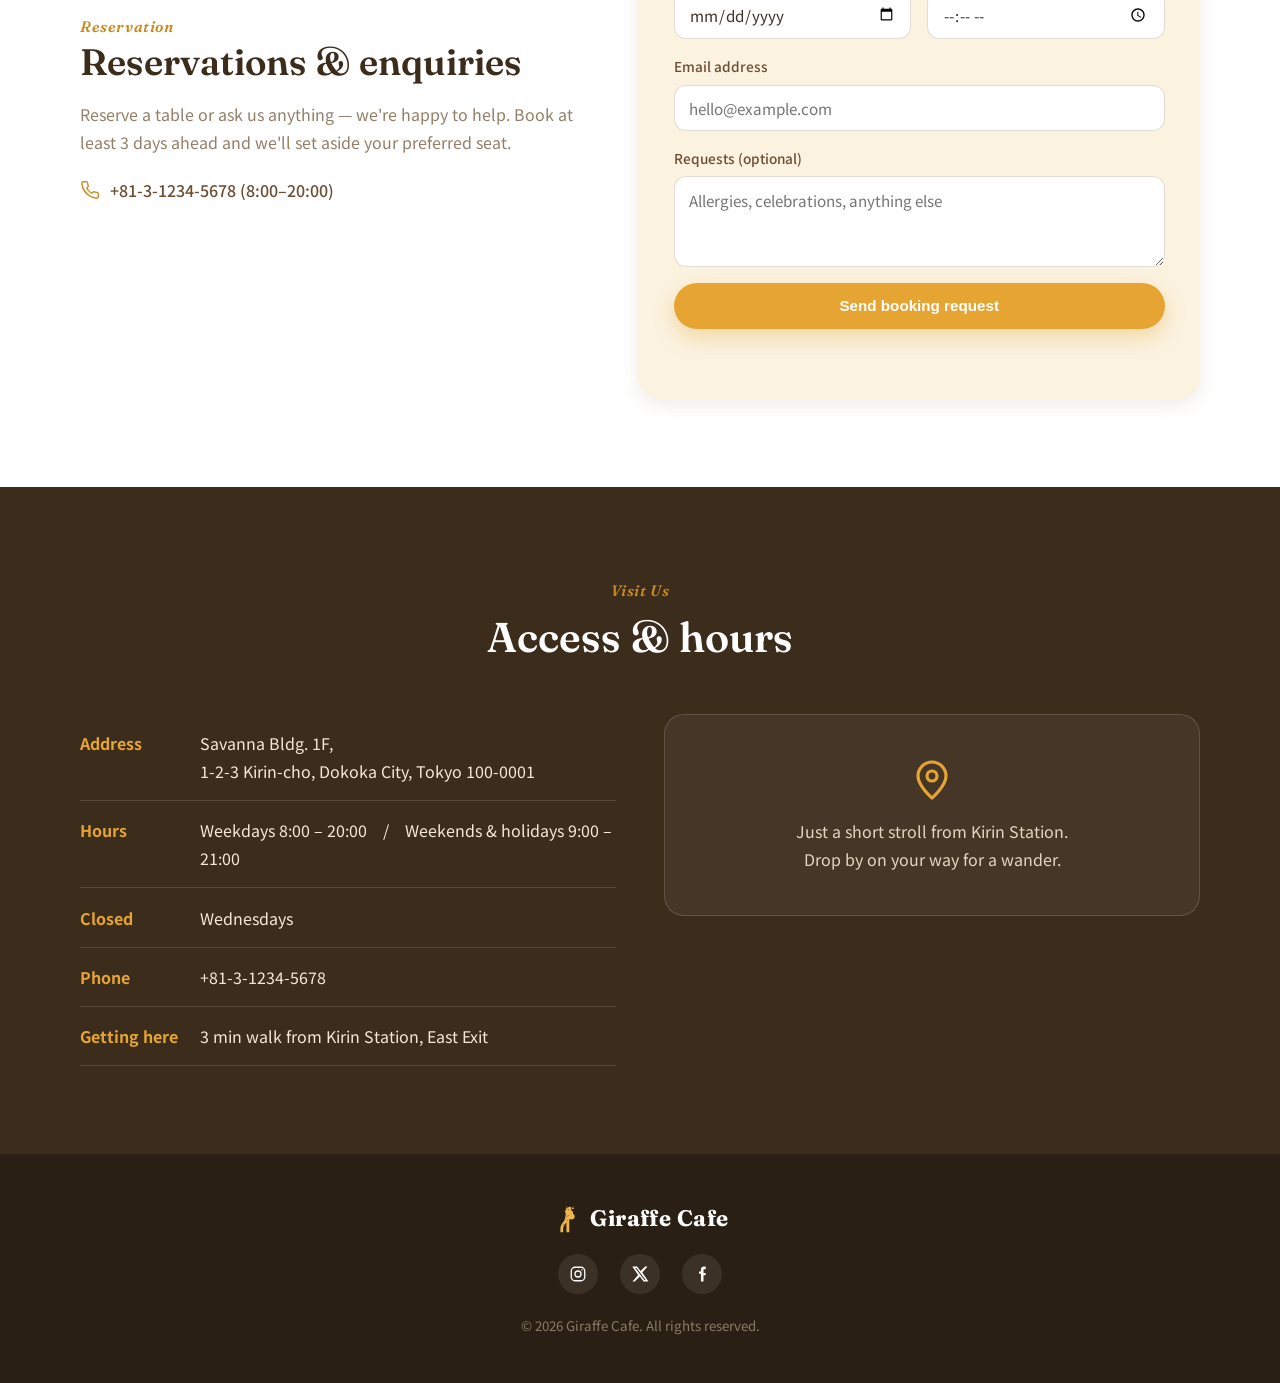
==== commit 04853248: "Add scroll-spy nav highlighting and Google Maps directions link - Nav links highlight the section cu" ====
--- a/en.html
+++ b/en.html
@@ -21,6 +21,7 @@
   <meta property="og:locale" content="en_US">
   <meta name="twitter:card" content="summary_large_image">
   <meta name="theme-color" content="#e6a532">
+  <link rel="manifest" href="site.webmanifest">
   <script>(function(){try{var t=localStorage.getItem('theme');if(t!=='light'&&t!=='dark')t=matchMedia('(prefers-color-scheme: dark)').matches?'dark':'light';document.documentElement.setAttribute('data-theme',t);}catch(e){}})();</script>
 
   <!-- Structured data (local business) -->
@@ -133,6 +134,7 @@
           <div class="icon"><svg viewBox="0 0 24 24" fill="none" stroke="#c98a1e" stroke-width="1.6" stroke-linecap="round" stroke-linejoin="round"><path d="M4 11h13v3a4 4 0 0 1-4 4H8a4 4 0 0 1-4-4v-3z"/><path d="M17 11h2a2 2 0 0 1 0 4h-2"/><path d="M7 4c0 1-1 1-1 2s1 1 1 2M11 4c0 1-1 1-1 2s1 1 1 2"/></svg></div>
           <h3>House-roasted coffee</h3>
           <p>Beans carefully sourced from around the world, roasted in-house every morning for a fragrant, flavourful cup.</p>
+          <a class="map-link" href="https://www.google.com/maps/search/?api=1&query=1-2-3%20Kirin-cho%2C%20Dokoka%20City%2C%20Tokyo%2C%20Savanna%20Bldg." target="_blank" rel="noopener" aria-label="View location on Google Maps (opens in a new tab)"><svg viewBox="0 0 24 24" fill="none" stroke="currentColor" stroke-width="1.8" stroke-linecap="round" stroke-linejoin="round"><path d="M12 21s-7-6-7-11a7 7 0 0 1 14 0c0 5-7 11-7 11z"/><circle cx="12" cy="10" r="2.5"/></svg>Open in Google Maps</a>
         </div>
         <div class="feature reveal">
           <div class="icon"><svg viewBox="0 0 24 24" fill="none" stroke="#c98a1e" stroke-width="1.6" stroke-linecap="round" stroke-linejoin="round"><path d="M4 20h16M5 20l1-7h12l1 7M8 13c0-2 1-2 1-3.5S8 8 8 6M12 13c0-2 1-2 1-3.5S12 8 12 6M16 13c0-2 1-2 1-3.5S16 8 16 6"/></svg></div>
@@ -367,6 +369,21 @@
     }, { threshold: 0.12 });
     document.querySelectorAll('.reveal').forEach(el => observer.observe(el));
 
+    // Scroll-spy: highlight the current section in the nav
+    const navLinks = Array.from(document.querySelectorAll('.nav-links a'));
+    const byId = new Map(navLinks.map(a => [a.getAttribute('href').slice(1), a]));
+    const spy = new IntersectionObserver((entries) => {
+      entries.forEach(entry => {
+        const link = byId.get(entry.target.id);
+        if (!link) return;
+        if (entry.isIntersecting) {
+          navLinks.forEach(a => a.classList.remove('active'));
+          link.classList.add('active');
+        }
+      });
+    }, { rootMargin: '-45% 0px -50% 0px' });
+    document.querySelectorAll('main section[id]').forEach(s => spy.observe(s));
+
     // Reservation form (demo only — no data is actually sent)
     const form = document.getElementById('reserveForm');
     const msg = document.getElementById('formMsg');
--- a/styles.css
+++ b/styles.css
@@ -136,7 +136,9 @@
 .nav-links a { font-size: 0.93rem; font-weight: 500; color: var(--brown); position: relative; transition: color 0.2s; }
 .nav-links a::after { content: ""; position: absolute; left: 0; bottom: -4px; width: 0; height: 2px; background: var(--accent); transition: width 0.25s; }
 .nav-links a:hover { color: var(--accent-dark); }
-.nav-links a:hover::after { width: 100%; }
+.nav-links a.active { color: var(--accent-dark); }
+.nav-links a:hover::after,
+.nav-links a.active::after { width: 100%; }
 .nav-toggle { display: none; background: none; border: none; font-size: 1.6rem; cursor: pointer; color: var(--brown); }
 .nav-right { display: flex; align-items: center; gap: 1rem; }
 
@@ -264,6 +266,9 @@
 .map-box { background: rgba(255,255,255,0.05); border: 1px solid rgba(255,255,255,0.14); border-radius: 20px; padding: 2.6rem; text-align: center; }
 .map-box svg { width: 48px; height: 48px; margin: 0 auto 0.8rem; }
 .map-box p { color: #e4d6bf; }
+.map-link { display: inline-flex; align-items: center; gap: 0.45rem; margin-top: 1.3rem; padding: 0.65rem 1.4rem; border-radius: 999px; border: 1px solid rgba(255,255,255,0.25); color: #fff; font-weight: 500; font-size: 0.9rem; transition: background 0.2s, border-color 0.2s; }
+.map-link:hover { background: var(--accent); border-color: var(--accent); }
+.map-link svg { width: 17px; height: 17px; margin: 0; }
 
 /* ---------- Footer ---------- */
 footer { background: #2a1f14; color: #c8b599; text-align: center; padding: 2.8rem 0; }
